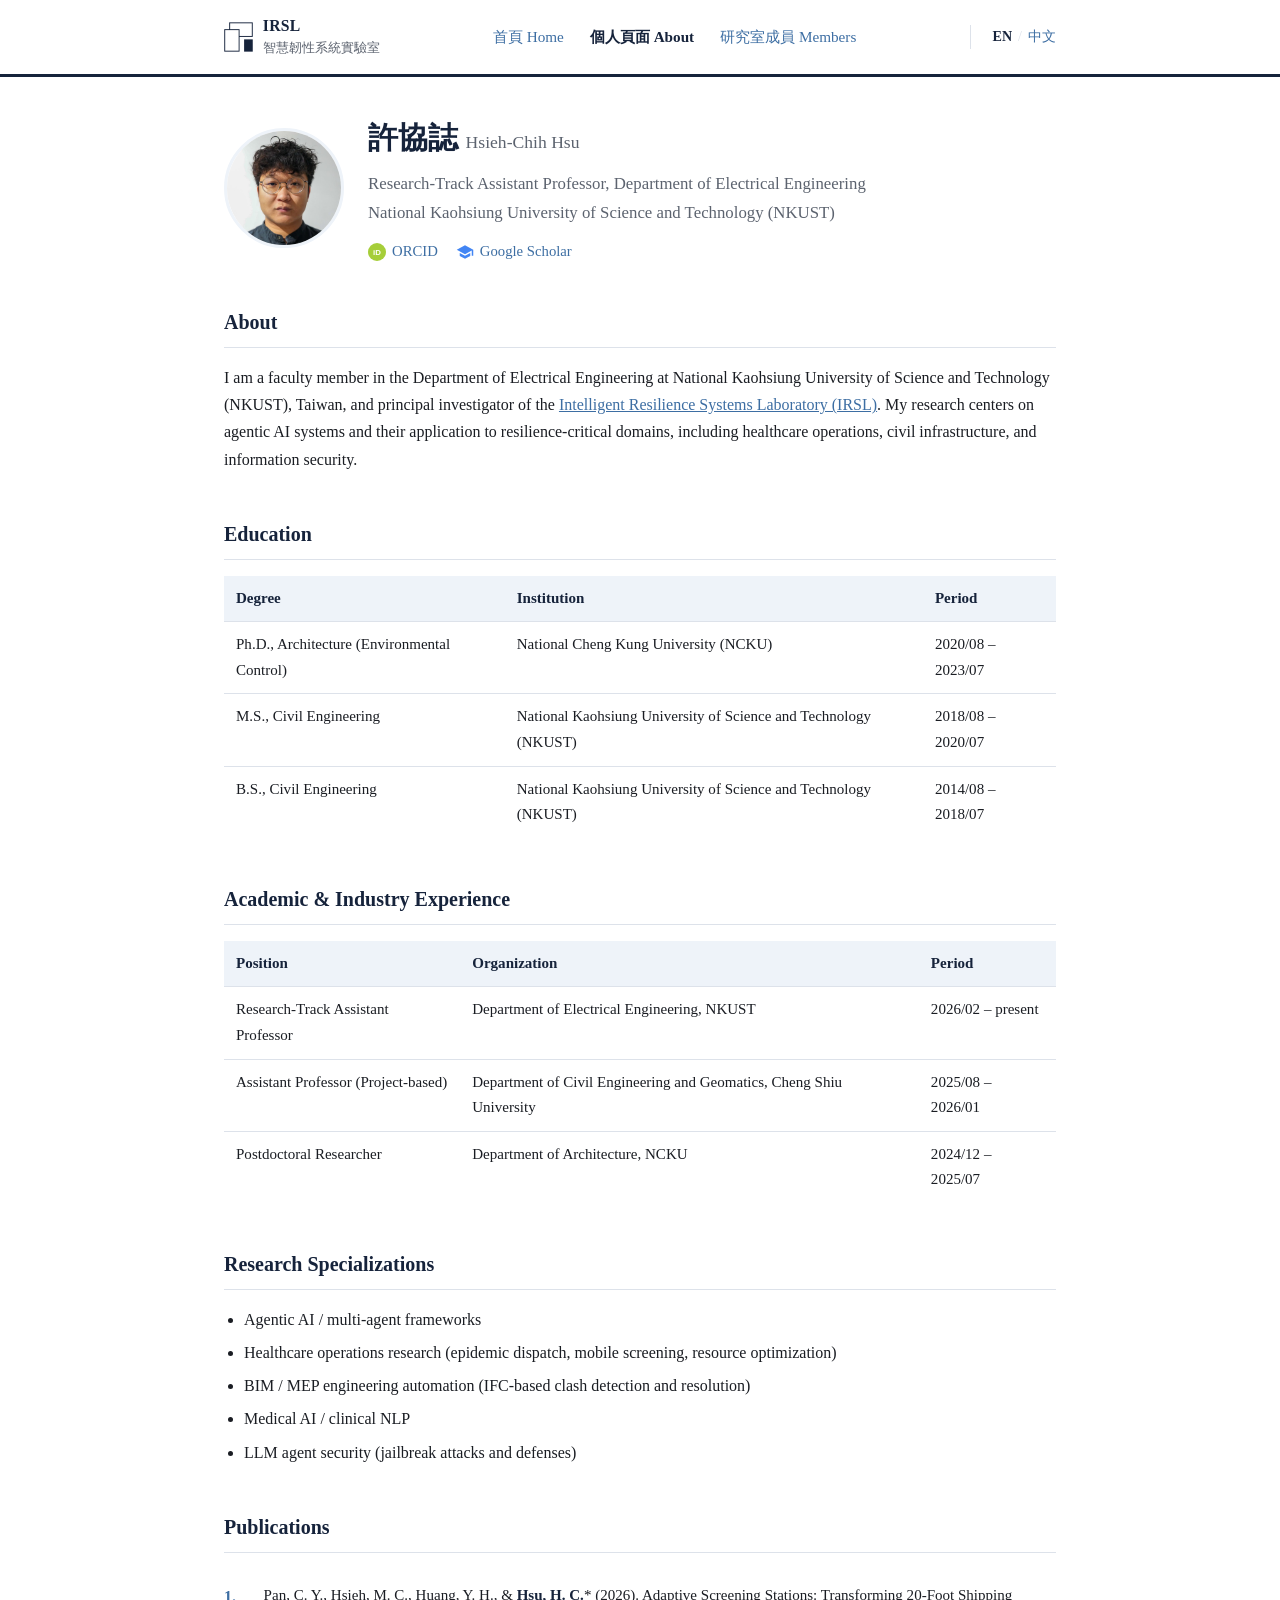
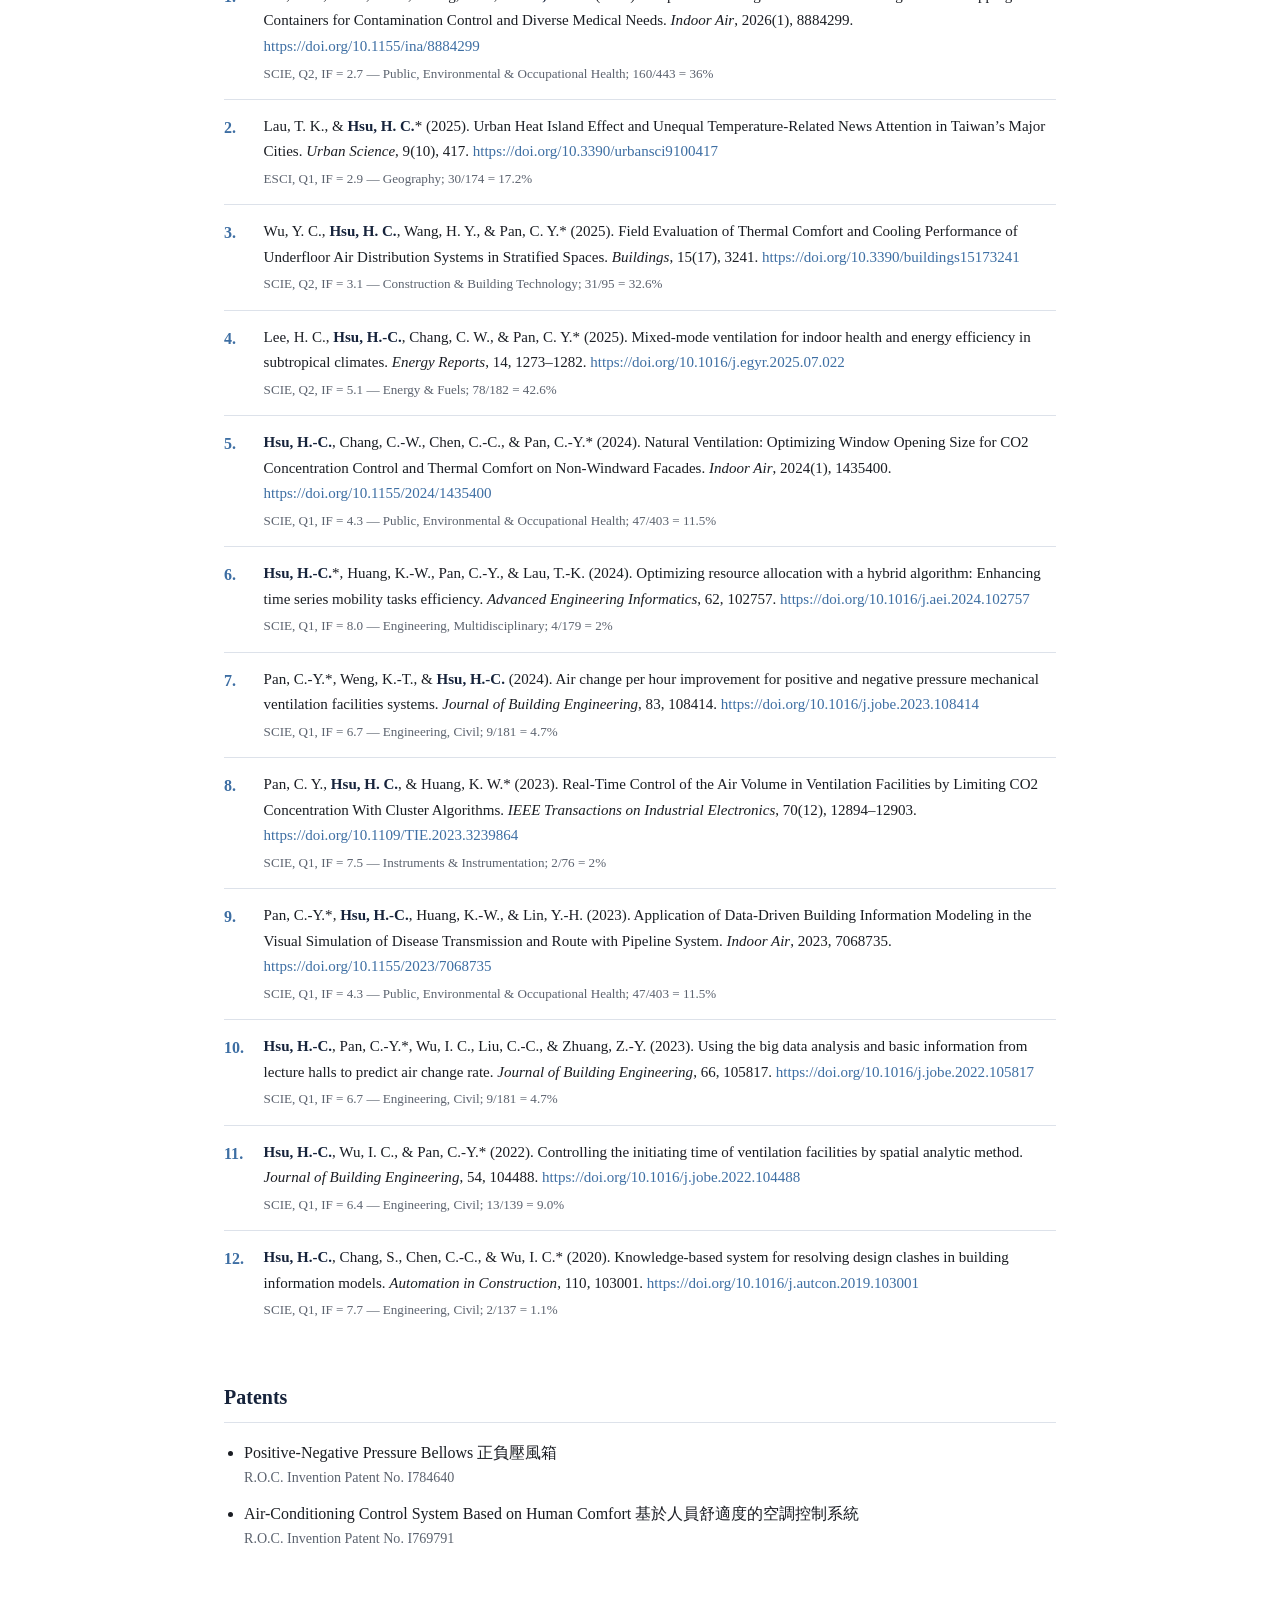
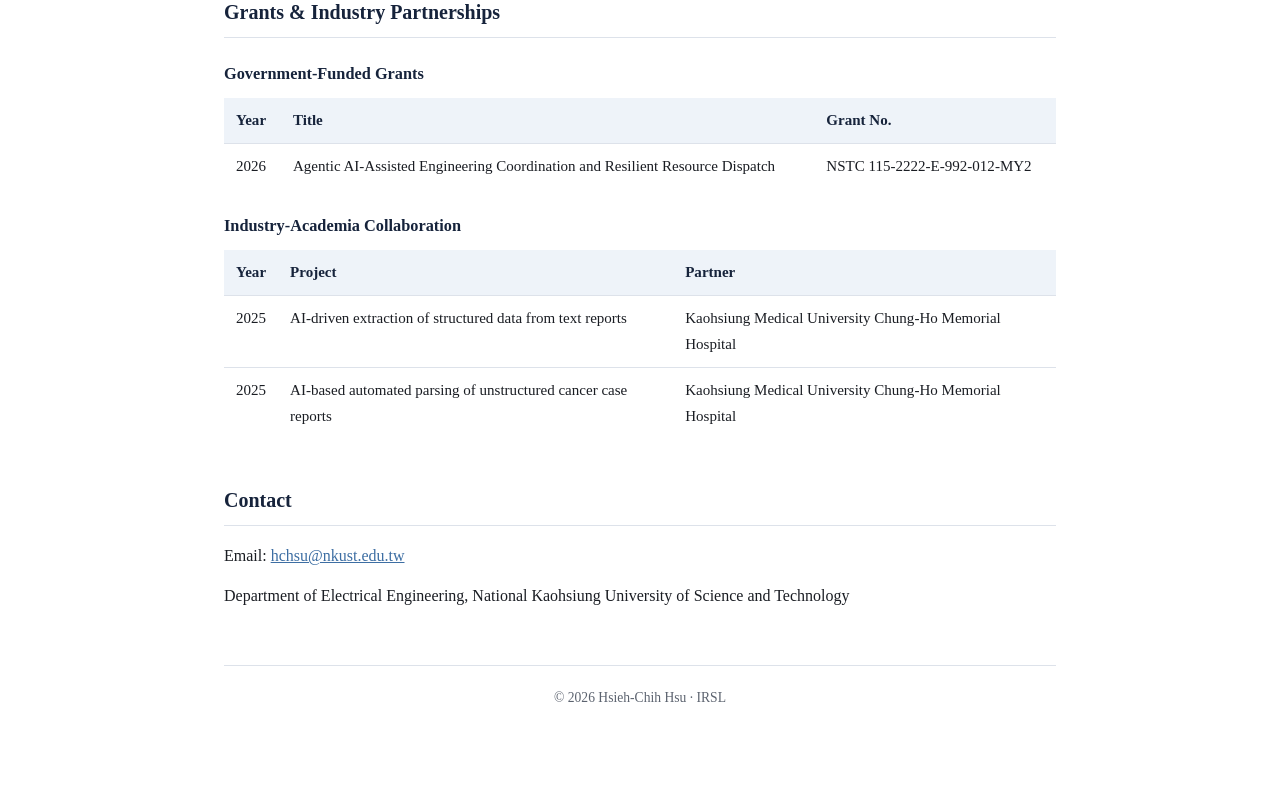
==== about.html @ ed8ac6ea "Add files via upload" ====
<!DOCTYPE html>
<html lang="en">
<head>
<meta charset="UTF-8">
<meta name="viewport" content="width=device-width, initial-scale=1.0">
<title>許協誌 Hsieh-Chih Hsu</title>
<link rel="stylesheet" href="style.css">
<link rel="icon" type="image/png" href="favicon.png">
</head>
<body>

<div class="topnav">
  <div class="topnav-inner">
    <a class="brand" href="./">
      <img src="logo-icon.png" alt="IRSL logo" height="30">
      <span class="brand-text">
        <span class="brand-en">IRSL</span><br>
        <span class="brand-zh">智慧韌性系統實驗室</span>
      </span>
    </a>
    <div class="nav-links">
      <a href="./">首頁 Home</a>
      <a href="about.html" class="active">個人頁面 About</a>
      <a href="members.html">研究室成員 Members</a>
    </div>
    <div class="lang-switch">
      <span class="current">EN</span>
      <span class="sep">/</span>
      <a href="zh-about.html">中文</a>
    </div>
  </div>
</div>

<div class="wrap">

  <div class="page-header">
    <div class="profile-flex">
      <img src="profile-photo.jpg" alt="許協誌 Hsieh-Chih Hsu" class="profile-photo">
      <div class="profile-text">
        <h1>許協誌 <span style="font-weight:400;color:var(--muted);font-size:1.1rem;">Hsieh-Chih Hsu</span></h1>
        <div class="subtitle">Research-Track Assistant Professor, Department of Electrical Engineering</div>
        <div class="subtitle">National Kaohsiung University of Science and Technology (NKUST)</div>
        <div class="id-links">
          <a class="id-link" href="https://orcid.org/0000-0003-2716-5991" target="_blank" rel="noopener">
            <svg width="18" height="18" viewBox="0 0 24 24"><circle cx="12" cy="12" r="12" fill="#A6CE39"/><text x="12" y="16.3" font-family="Arial, Helvetica, sans-serif" font-size="10.5" font-weight="700" fill="#ffffff" text-anchor="middle">iD</text></svg>
            ORCID
          </a>
          <a class="id-link" href="https://scholar.google.com.tw/citations?user=v7uhWYcAAAAJ&amp;hl=zh-TW" target="_blank" rel="noopener">
            <svg width="18" height="18" viewBox="0 0 24 24"><path fill="#4285F4" d="M12 3L1 9l11 6 9-4.91V17h2V9L12 3z"/><path fill="#4285F4" d="M5 13.18v4L12 21l7-3.82v-4L12 17l-7-3.82z"/></svg>
            Google Scholar
          </a>
        </div>
      </div>
    </div>
  </div>

  <section id="about">
    <h2>About</h2>
    <p>
      I am a faculty member in the Department of Electrical Engineering at
      National Kaohsiung University of Science and Technology (NKUST), Taiwan,
      and principal investigator of the <a href="./" style="color:var(--navy-600);">Intelligent Resilience Systems Laboratory (IRSL)</a>.
      My research centers on agentic AI systems and their application to
      resilience-critical domains, including healthcare operations, civil
      infrastructure, and information security.
    </p>
    <!-- TODO: expand with a longer personal bio if you'd like -->
  </section>

  <section id="education">
    <h2>Education</h2>
    <table>
      <thead><tr><th>Degree</th><th>Institution</th><th>Period</th></tr></thead>
      <tbody>
        <tr>
          <td>Ph.D., Architecture (Environmental Control)</td>
          <td>National Cheng Kung University (NCKU)</td>
          <td>2020/08 – 2023/07</td>
        </tr>
        <tr>
          <td>M.S., Civil Engineering</td>
          <td>National Kaohsiung University of Science and Technology (NKUST)</td>
          <td>2018/08 – 2020/07</td>
        </tr>
        <tr>
          <td>B.S., Civil Engineering</td>
          <td>National Kaohsiung University of Science and Technology (NKUST)</td>
          <td>2014/08 – 2018/07</td>
        </tr>
      </tbody>
    </table>
  </section>

  <section id="experience">
    <h2>Academic &amp; Industry Experience</h2>
    <table>
      <thead><tr><th>Position</th><th>Organization</th><th>Period</th></tr></thead>
      <tbody>
        <tr>
          <td>Research-Track Assistant Professor</td>
          <td>Department of Electrical Engineering, NKUST</td>
          <td>2026/02 – present</td>
        </tr>
        <tr>
          <td>Assistant Professor (Project-based)</td>
          <td>Department of Civil Engineering and Geomatics, Cheng Shiu University</td>
          <td>2025/08 – 2026/01</td>
        </tr>
        <tr>
          <td>Postdoctoral Researcher</td>
          <td>Department of Architecture, NCKU</td>
          <td>2024/12 – 2025/07</td>
        </tr>
      </tbody>
    </table>
  </section>

  <section id="research">
    <h2>Research Specializations</h2>
    <ul class="research-list">
      <li>Agentic AI / multi-agent frameworks</li>
      <li>Healthcare operations research (epidemic dispatch, mobile screening, resource optimization)</li>
      <li>BIM / MEP engineering automation (IFC-based clash detection and resolution)</li>
      <li>Medical AI / clinical NLP</li>
      <li>LLM agent security (jailbreak attacks and defenses)</li>
    </ul>
  </section>

  <section id="publications">
    <h2>Publications</h2>
    <ol class="pub-list">
      <li class="pub-item">
        <div class="pub-body">
          <p class="pub-cite">
            <span class="pub-authors">Pan, C. Y., Hsieh, M. C., Huang, Y. H., &amp; <strong>Hsu, H. C.</strong>*</span> (2026). Adaptive Screening Stations: Transforming 20-Foot Shipping Containers for Contamination Control and Diverse Medical Needs.
            <span class="pub-venue">Indoor Air</span>, 2026(1), 8884299.
            <a href="https://doi.org/10.1155/ina/8884299" target="_blank" rel="noopener">https://doi.org/10.1155/ina/8884299</a>
          </p>
          <div class="pub-meta">SCIE, Q2, IF = 2.7 — Public, Environmental &amp; Occupational Health; 160/443 = 36%</div>
        </div>
      </li>
      <li class="pub-item">
        <div class="pub-body">
          <p class="pub-cite">
            <span class="pub-authors">Lau, T. K., &amp; <strong>Hsu, H. C.</strong>*</span> (2025). Urban Heat Island Effect and Unequal Temperature-Related News Attention in Taiwan&rsquo;s Major Cities.
            <span class="pub-venue">Urban Science</span>, 9(10), 417.
            <a href="https://doi.org/10.3390/urbansci9100417" target="_blank" rel="noopener">https://doi.org/10.3390/urbansci9100417</a>
          </p>
          <div class="pub-meta">ESCI, Q1, IF = 2.9 — Geography; 30/174 = 17.2%</div>
        </div>
      </li>
      <li class="pub-item">
        <div class="pub-body">
          <p class="pub-cite">
            <span class="pub-authors">Wu, Y. C., <strong>Hsu, H. C.</strong>, Wang, H. Y., &amp; Pan, C. Y.*</span> (2025). Field Evaluation of Thermal Comfort and Cooling Performance of Underfloor Air Distribution Systems in Stratified Spaces.
            <span class="pub-venue">Buildings</span>, 15(17), 3241.
            <a href="https://doi.org/10.3390/buildings15173241" target="_blank" rel="noopener">https://doi.org/10.3390/buildings15173241</a>
          </p>
          <div class="pub-meta">SCIE, Q2, IF = 3.1 — Construction &amp; Building Technology; 31/95 = 32.6%</div>
        </div>
      </li>
      <li class="pub-item">
        <div class="pub-body">
          <p class="pub-cite">
            <span class="pub-authors">Lee, H. C., <strong>Hsu, H.-C.</strong>, Chang, C. W., &amp; Pan, C. Y.*</span> (2025). Mixed-mode ventilation for indoor health and energy efficiency in subtropical climates.
            <span class="pub-venue">Energy Reports</span>, 14, 1273&ndash;1282.
            <a href="https://doi.org/10.1016/j.egyr.2025.07.022" target="_blank" rel="noopener">https://doi.org/10.1016/j.egyr.2025.07.022</a>
          </p>
          <div class="pub-meta">SCIE, Q2, IF = 5.1 — Energy &amp; Fuels; 78/182 = 42.6%</div>
        </div>
      </li>
      <li class="pub-item">
        <div class="pub-body">
          <p class="pub-cite">
            <span class="pub-authors"><strong>Hsu, H.-C.</strong>, Chang, C.-W., Chen, C.-C., &amp; Pan, C.-Y.*</span> (2024). Natural Ventilation: Optimizing Window Opening Size for CO2 Concentration Control and Thermal Comfort on Non-Windward Facades.
            <span class="pub-venue">Indoor Air</span>, 2024(1), 1435400.
            <a href="https://doi.org/10.1155/2024/1435400" target="_blank" rel="noopener">https://doi.org/10.1155/2024/1435400</a>
          </p>
          <div class="pub-meta">SCIE, Q1, IF = 4.3 — Public, Environmental &amp; Occupational Health; 47/403 = 11.5%</div>
        </div>
      </li>
      <li class="pub-item">
        <div class="pub-body">
          <p class="pub-cite">
            <span class="pub-authors"><strong>Hsu, H.-C.</strong>*, Huang, K.-W., Pan, C.-Y., &amp; Lau, T.-K.</span> (2024). Optimizing resource allocation with a hybrid algorithm: Enhancing time series mobility tasks efficiency.
            <span class="pub-venue">Advanced Engineering Informatics</span>, 62, 102757.
            <a href="https://doi.org/10.1016/j.aei.2024.102757" target="_blank" rel="noopener">https://doi.org/10.1016/j.aei.2024.102757</a>
          </p>
          <div class="pub-meta">SCIE, Q1, IF = 8.0 — Engineering, Multidisciplinary; 4/179 = 2%</div>
        </div>
      </li>
      <li class="pub-item">
        <div class="pub-body">
          <p class="pub-cite">
            <span class="pub-authors">Pan, C.-Y.*, Weng, K.-T., &amp; <strong>Hsu, H.-C.</strong></span> (2024). Air change per hour improvement for positive and negative pressure mechanical ventilation facilities systems.
            <span class="pub-venue">Journal of Building Engineering</span>, 83, 108414.
            <a href="https://doi.org/10.1016/j.jobe.2023.108414" target="_blank" rel="noopener">https://doi.org/10.1016/j.jobe.2023.108414</a>
          </p>
          <div class="pub-meta">SCIE, Q1, IF = 6.7 — Engineering, Civil; 9/181 = 4.7%</div>
        </div>
      </li>
      <li class="pub-item">
        <div class="pub-body">
          <p class="pub-cite">
            <span class="pub-authors">Pan, C. Y., <strong>Hsu, H. C.</strong>, &amp; Huang, K. W.*</span> (2023). Real-Time Control of the Air Volume in Ventilation Facilities by Limiting CO2 Concentration With Cluster Algorithms.
            <span class="pub-venue">IEEE Transactions on Industrial Electronics</span>, 70(12), 12894&ndash;12903.
            <a href="https://doi.org/10.1109/TIE.2023.3239864" target="_blank" rel="noopener">https://doi.org/10.1109/TIE.2023.3239864</a>
          </p>
          <div class="pub-meta">SCIE, Q1, IF = 7.5 — Instruments &amp; Instrumentation; 2/76 = 2%</div>
        </div>
      </li>
      <li class="pub-item">
        <div class="pub-body">
          <p class="pub-cite">
            <span class="pub-authors">Pan, C.-Y.*, <strong>Hsu, H.-C.</strong>, Huang, K.-W., &amp; Lin, Y.-H.</span> (2023). Application of Data-Driven Building Information Modeling in the Visual Simulation of Disease Transmission and Route with Pipeline System.
            <span class="pub-venue">Indoor Air</span>, 2023, 7068735.
            <a href="https://doi.org/10.1155/2023/7068735" target="_blank" rel="noopener">https://doi.org/10.1155/2023/7068735</a>
          </p>
          <div class="pub-meta">SCIE, Q1, IF = 4.3 — Public, Environmental &amp; Occupational Health; 47/403 = 11.5%</div>
        </div>
      </li>
      <li class="pub-item">
        <div class="pub-body">
          <p class="pub-cite">
            <span class="pub-authors"><strong>Hsu, H.-C.</strong>, Pan, C.-Y.*, Wu, I. C., Liu, C.-C., &amp; Zhuang, Z.-Y.</span> (2023). Using the big data analysis and basic information from lecture halls to predict air change rate.
            <span class="pub-venue">Journal of Building Engineering</span>, 66, 105817.
            <a href="https://doi.org/10.1016/j.jobe.2022.105817" target="_blank" rel="noopener">https://doi.org/10.1016/j.jobe.2022.105817</a>
          </p>
          <div class="pub-meta">SCIE, Q1, IF = 6.7 — Engineering, Civil; 9/181 = 4.7%</div>
        </div>
      </li>
      <li class="pub-item">
        <div class="pub-body">
          <p class="pub-cite">
            <span class="pub-authors"><strong>Hsu, H.-C.</strong>, Wu, I. C., &amp; Pan, C.-Y.*</span> (2022). Controlling the initiating time of ventilation facilities by spatial analytic method.
            <span class="pub-venue">Journal of Building Engineering</span>, 54, 104488.
            <a href="https://doi.org/10.1016/j.jobe.2022.104488" target="_blank" rel="noopener">https://doi.org/10.1016/j.jobe.2022.104488</a>
          </p>
          <div class="pub-meta">SCIE, Q1, IF = 6.4 — Engineering, Civil; 13/139 = 9.0%</div>
        </div>
      </li>
      <li class="pub-item">
        <div class="pub-body">
          <p class="pub-cite">
            <span class="pub-authors"><strong>Hsu, H.-C.</strong>, Chang, S., Chen, C.-C., &amp; Wu, I. C.*</span> (2020). Knowledge-based system for resolving design clashes in building information models.
            <span class="pub-venue">Automation in Construction</span>, 110, 103001.
            <a href="https://doi.org/10.1016/j.autcon.2019.103001" target="_blank" rel="noopener">https://doi.org/10.1016/j.autcon.2019.103001</a>
          </p>
          <div class="pub-meta">SCIE, Q1, IF = 7.7 — Engineering, Civil; 2/137 = 1.1%</div>
        </div>
      </li>
    </ol>
  </section>

  <section id="patents">
    <h2>Patents</h2>
    <ul class="patent-list">
      <li>
        Positive-Negative Pressure Bellows 正負壓風箱
        <div class="patent-no">R.O.C. Invention Patent No. I784640</div>
      </li>
      <li>
        Air-Conditioning Control System Based on Human Comfort 基於人員舒適度的空調控制系統
        <div class="patent-no">R.O.C. Invention Patent No. I769791</div>
      </li>
    </ul>
  </section>

  <section id="projects">
    <h2>Grants &amp; Industry Partnerships</h2>

    <h3 class="subhead">Government-Funded Grants</h3>
    <table>
      <thead><tr><th>Year</th><th>Title</th><th>Grant No.</th></tr></thead>
      <tbody>
        <tr>
          <td>2026</td>
          <td>Agentic AI-Assisted Engineering Coordination and Resilient Resource Dispatch</td>
          <td>NSTC 115-2222-E-992-012-MY2</td>
        </tr>
      </tbody>
    </table>

    <h3 class="subhead">Industry-Academia Collaboration</h3>
    <table>
      <thead><tr><th>Year</th><th>Project</th><th>Partner</th></tr></thead>
      <tbody>
        <tr>
          <td>2025</td>
          <td>AI-driven extraction of structured data from text reports</td>
          <td>Kaohsiung Medical University Chung-Ho Memorial Hospital</td>
        </tr>
        <tr>
          <td>2025</td>
          <td>AI-based automated parsing of unstructured cancer case reports</td>
          <td>Kaohsiung Medical University Chung-Ho Memorial Hospital</td>
        </tr>
      </tbody>
    </table>
  </section>

  <section id="contact">
    <h2>Contact</h2>
    <p>Email: <a href="mailto:hchsu@nkust.edu.tw" style="color:var(--navy-600);">hchsu@nkust.edu.tw</a></p>
    <p>Department of Electrical Engineering, National Kaohsiung University of Science and Technology</p>
  </section>

  <footer>
    &copy; <span id="year"></span> Hsieh-Chih Hsu · IRSL
  </footer>
</div>

<script>document.getElementById('year').textContent = new Date().getFullYear();</script>
</body>
</html>
---- style.css ----
:root{
  --navy-900:#16233B;
  --navy-600:#3D6EA3;
  --navy-300:#6EA8DD;
  --navy-100:#eef3f9;
  --text:#1a1d23;
  --muted:#5c636f;
  --border:#dde2ea;
  --bg:#ffffff;
}
*{box-sizing:border-box;}
body{
  margin:0;
  font-family:Georgia,"Noto Serif TC","PMingLiU",serif;
  background:var(--bg);
  color:var(--text);
  line-height:1.7;
  font-size:16px;
}
.wrap{max-width:880px;margin:0 auto;padding:0 24px 80px;}

/* Top nav */
.topnav{
  border-bottom:3px solid var(--navy-900);
  background:var(--bg);
}
.topnav-inner{
  max-width:880px;
  margin:0 auto;
  padding:16px 24px;
  display:flex;
  align-items:center;
  justify-content:space-between;
  flex-wrap:wrap;
  gap:12px;
}
.brand{
  display:flex;
  align-items:center;
  gap:10px;
  text-decoration:none;
  color:var(--navy-900);
}
.brand svg{flex-shrink:0;}
.brand-text{line-height:1.3;}
.brand-en{font-weight:700;font-size:0.98rem;letter-spacing:0.3px;}
.brand-zh{font-size:0.8rem;color:var(--muted);}
.nav-links a{
  color:var(--navy-600);
  text-decoration:none;
  margin-left:22px;
  font-size:0.95rem;
}
.nav-links a:hover{text-decoration:underline;}
.nav-links a.active{color:var(--navy-900);font-weight:700;}

.lang-switch{
  display:flex;
  align-items:center;
  gap:6px;
  margin-left:22px;
  padding-left:22px;
  border-left:1px solid var(--border);
  font-size:0.88rem;
}
.lang-switch a{color:var(--navy-600);text-decoration:none;}
.lang-switch a:hover{text-decoration:underline;}
.lang-switch span.current{color:var(--navy-900);font-weight:700;}
.lang-switch .sep{color:var(--border);}

/* Page header (inside wrap) */
.page-header{padding:36px 0 24px;}
.page-header h1{margin:0 0 6px;font-size:1.9rem;color:var(--navy-900);}
.page-header .subtitle{color:var(--muted);font-size:1.05rem;}

/* Profile header with photo */
.profile-flex{display:flex;gap:24px;align-items:center;flex-wrap:wrap;}
.profile-photo{
  width:120px;
  height:120px;
  border-radius:50%;
  object-fit:cover;
  border:3px solid var(--navy-100);
  flex-shrink:0;
}
.profile-text{flex:1;min-width:240px;}

/* ORCID / Scholar id links */
.id-links{display:flex;flex-wrap:wrap;gap:18px;margin-top:12px;}
.id-link{
  display:inline-flex;
  align-items:center;
  gap:6px;
  color:var(--navy-600);
  text-decoration:none;
  font-size:0.92rem;
}
.id-link:hover{text-decoration:underline;}
.id-link svg{flex-shrink:0;}

/* Subsection headings inside a section */
h3.subhead{
  font-size:1.02rem;
  color:var(--navy-900);
  margin:22px 0 10px;
}
h3.subhead:first-child{margin-top:0;}

/* Patents */
ul.patent-list{margin:0;padding-left:20px;}
ul.patent-list li{margin-bottom:10px;}
ul.patent-list .patent-no{color:var(--muted);font-size:0.88rem;}

/* Sections */
section{margin-bottom:44px;}
h2{
  font-size:1.25rem;
  color:var(--navy-900);
  border-bottom:1px solid var(--border);
  padding-bottom:8px;
  margin-bottom:16px;
}
p{margin:0 0 12px;}

/* Cards */
.grid{
  display:grid;
  grid-template-columns:repeat(auto-fit,minmax(220px,1fr));
  gap:16px;
}
.card{
  background:var(--navy-100);
  border:1px solid var(--border);
  border-radius:10px;
  padding:18px 20px;
}
.card h3{margin:0 0 6px;font-size:1.02rem;color:var(--navy-900);}
.card p{margin:0;color:var(--muted);font-size:0.92rem;}

/* Research list */
ul.research-list{margin:0;padding-left:20px;}
ul.research-list li{margin-bottom:6px;}

/* Tables */
table{width:100%;border-collapse:collapse;font-size:0.94rem;}
th,td{
  text-align:left;
  padding:10px 12px;
  border-bottom:1px solid var(--border);
  vertical-align:top;
}
th{color:var(--navy-900);font-weight:700;background:var(--navy-100);}
tr:last-child td{border-bottom:none;}
.placeholder-row td{color:var(--muted);font-style:italic;}

/* Publications */
ol.pub-list{list-style:none;margin:0;padding:0;counter-reset:pub;}
.pub-item{
  counter-increment:pub;
  display:flex;
  gap:14px;
  padding:14px 0;
  border-bottom:1px solid var(--border);
}
.pub-item:last-child{border-bottom:none;}
.pub-item::before{
  content:counter(pub) ".";
  color:var(--navy-600);
  font-weight:700;
  flex-shrink:0;
  width:1.6em;
}
.pub-body{font-size:0.94rem;}
.pub-cite{margin:0;}
.pub-cite .pub-authors{color:var(--text);}
.pub-cite .pub-authors strong{color:var(--navy-900);}
.pub-cite .pub-venue{font-style:italic;}
.pub-cite a{color:var(--navy-600);text-decoration:none;}
.pub-cite a:hover{text-decoration:underline;}
.pub-meta{color:var(--muted);font-size:0.82rem;margin-top:3px;}

/* Member cards */
.member-card{
  display:flex;
  gap:14px;
  align-items:flex-start;
  background:var(--bg);
  border:1px solid var(--border);
  border-radius:10px;
  padding:16px 18px;
}
.member-avatar{
  width:52px;height:52px;border-radius:50%;
  background:var(--navy-300);
  flex-shrink:0;
  display:flex;align-items:center;justify-content:center;
  color:#fff;font-weight:700;font-size:1.1rem;
}
.member-info .member-name{font-weight:700;color:var(--navy-900);}
.member-info .member-role{color:var(--muted);font-size:0.88rem;margin:2px 0 4px;}
.member-info .member-topic{font-size:0.9rem;}

footer{
  margin-top:56px;
  padding-top:20px;
  border-top:1px solid var(--border);
  color:var(--muted);
  font-size:0.85rem;
  text-align:center;
}
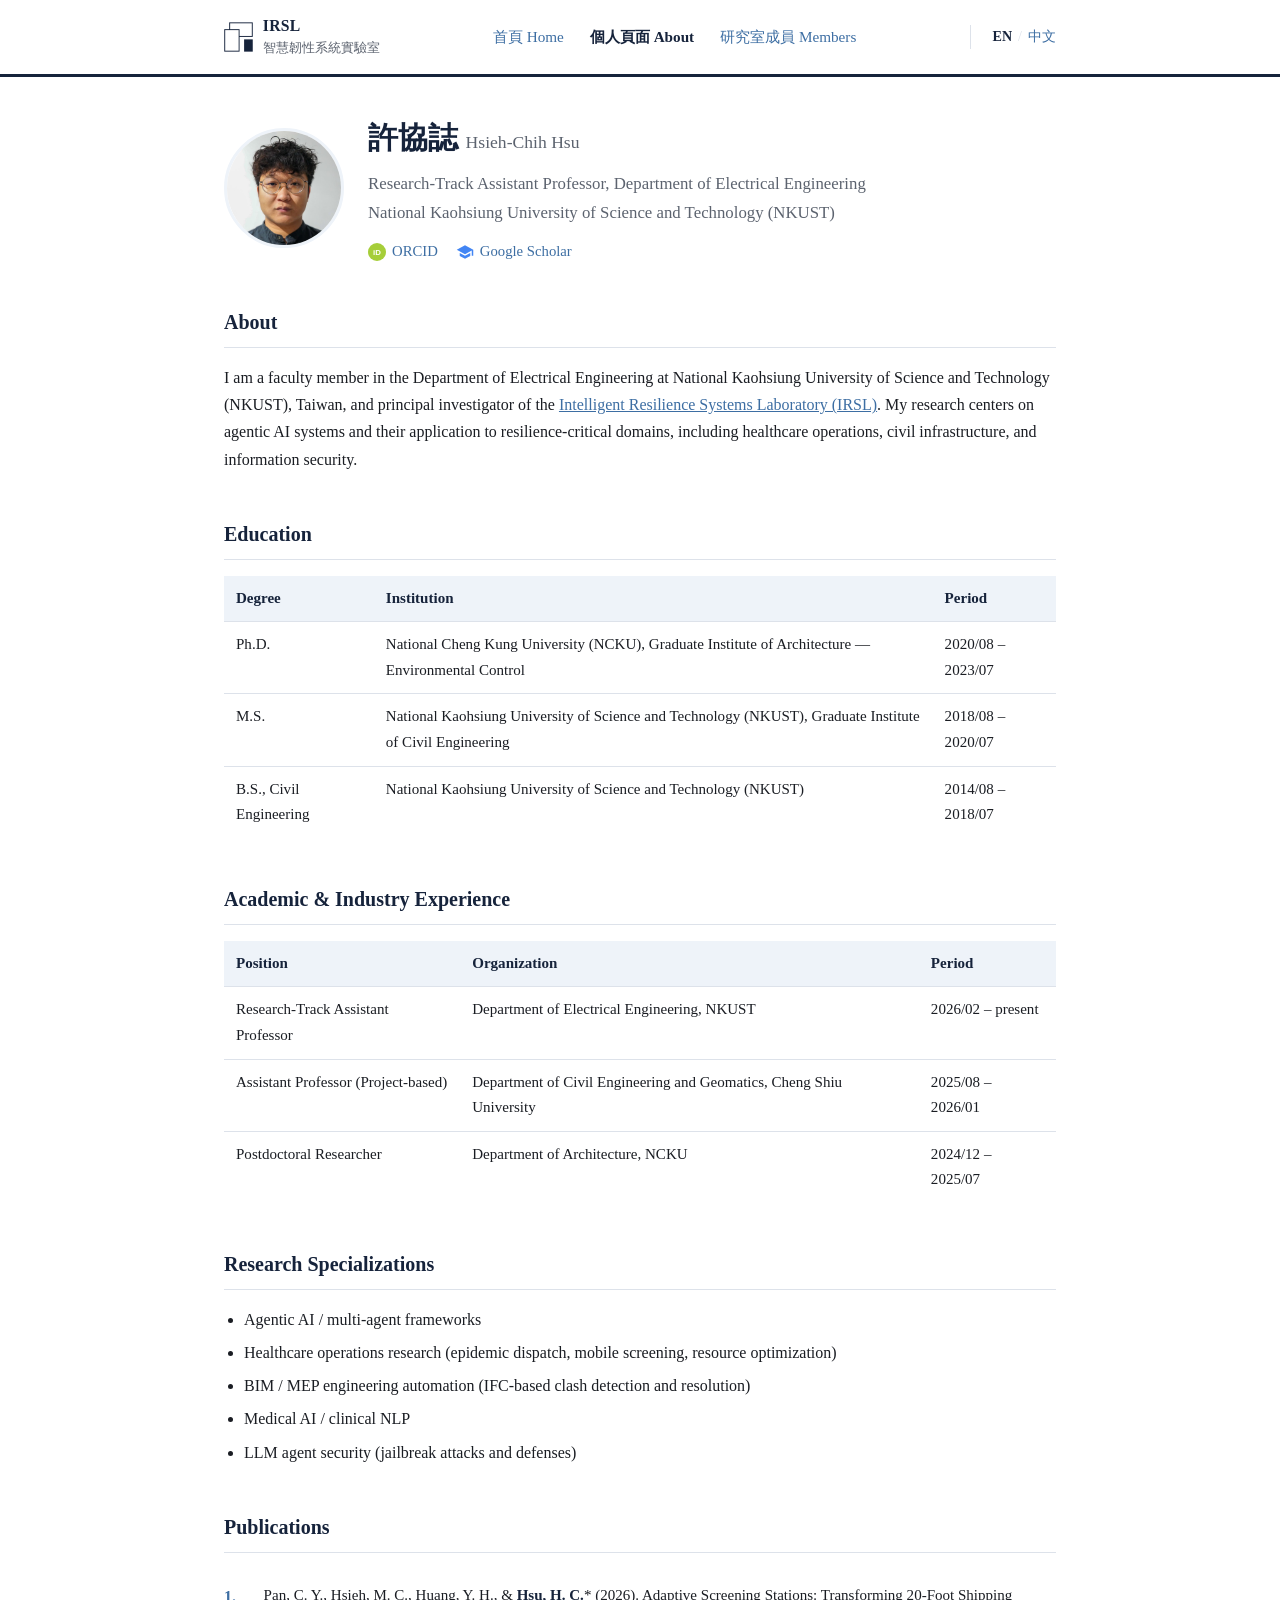
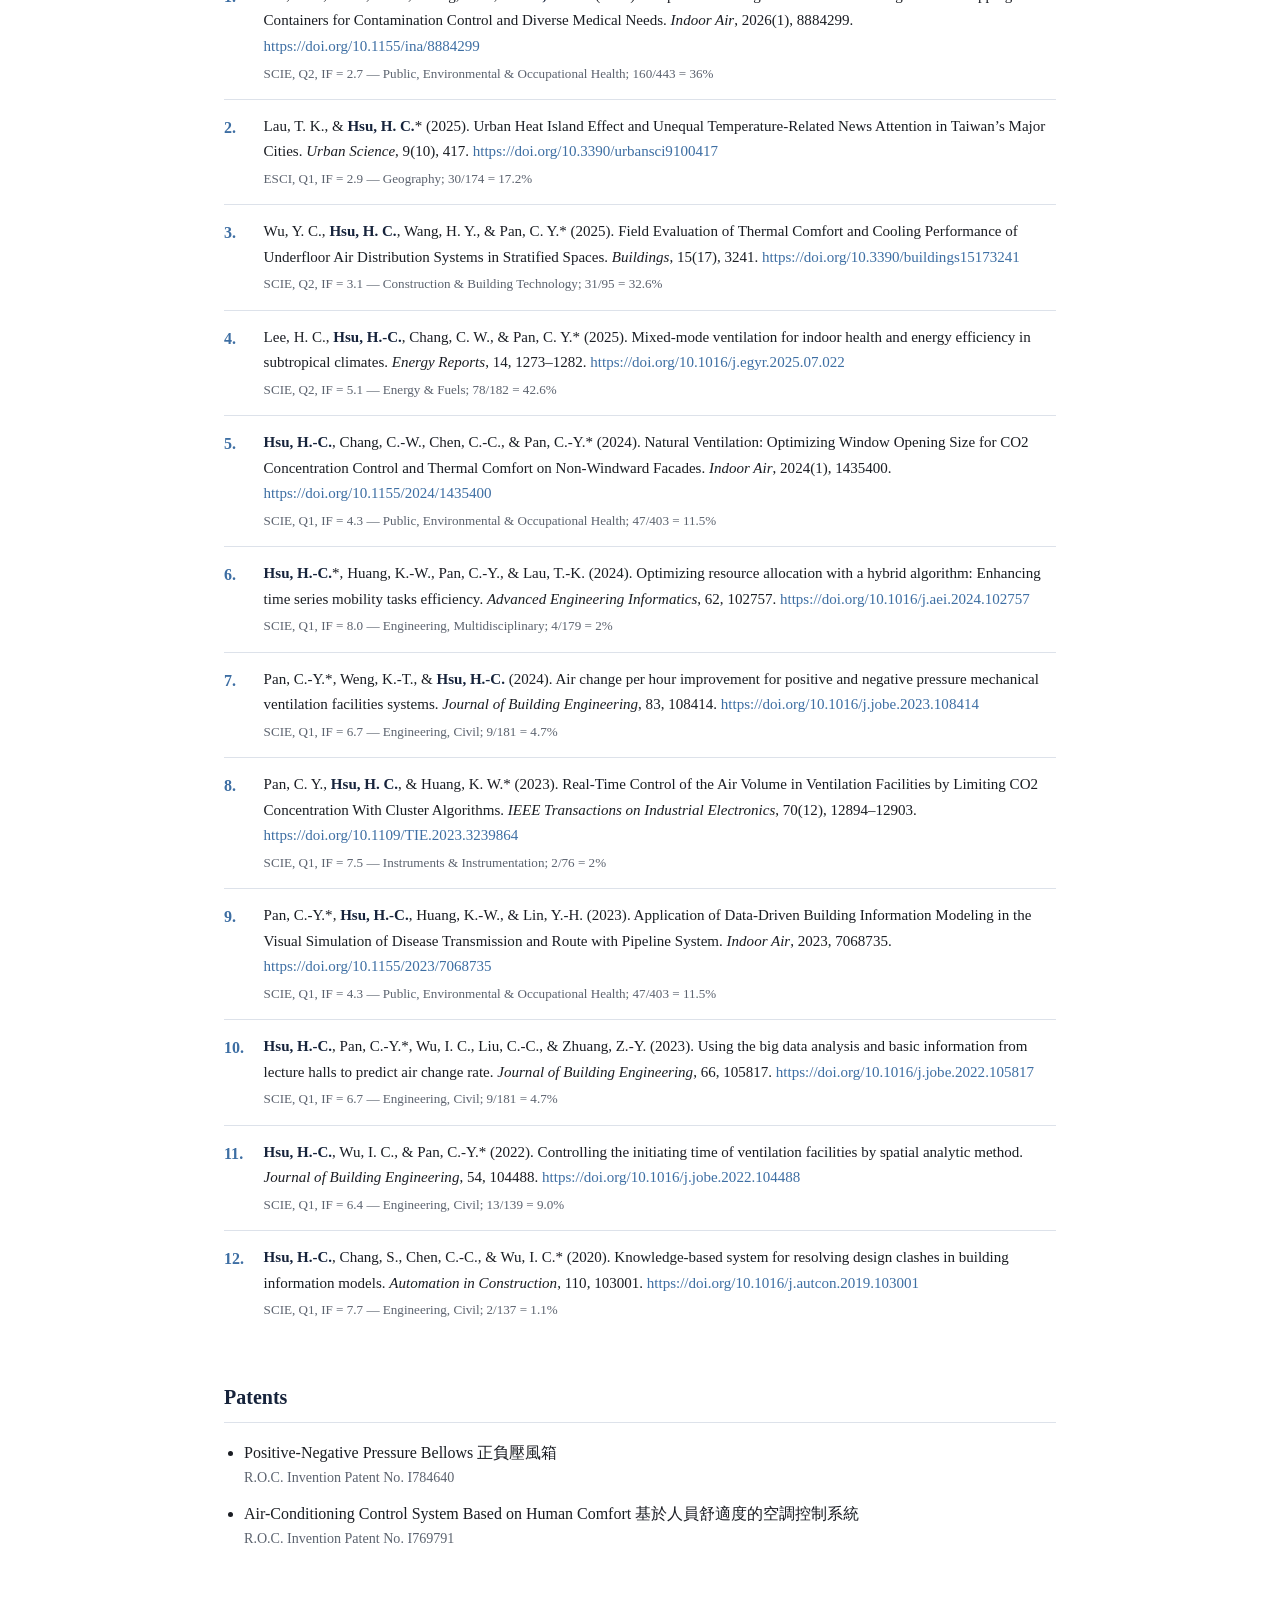
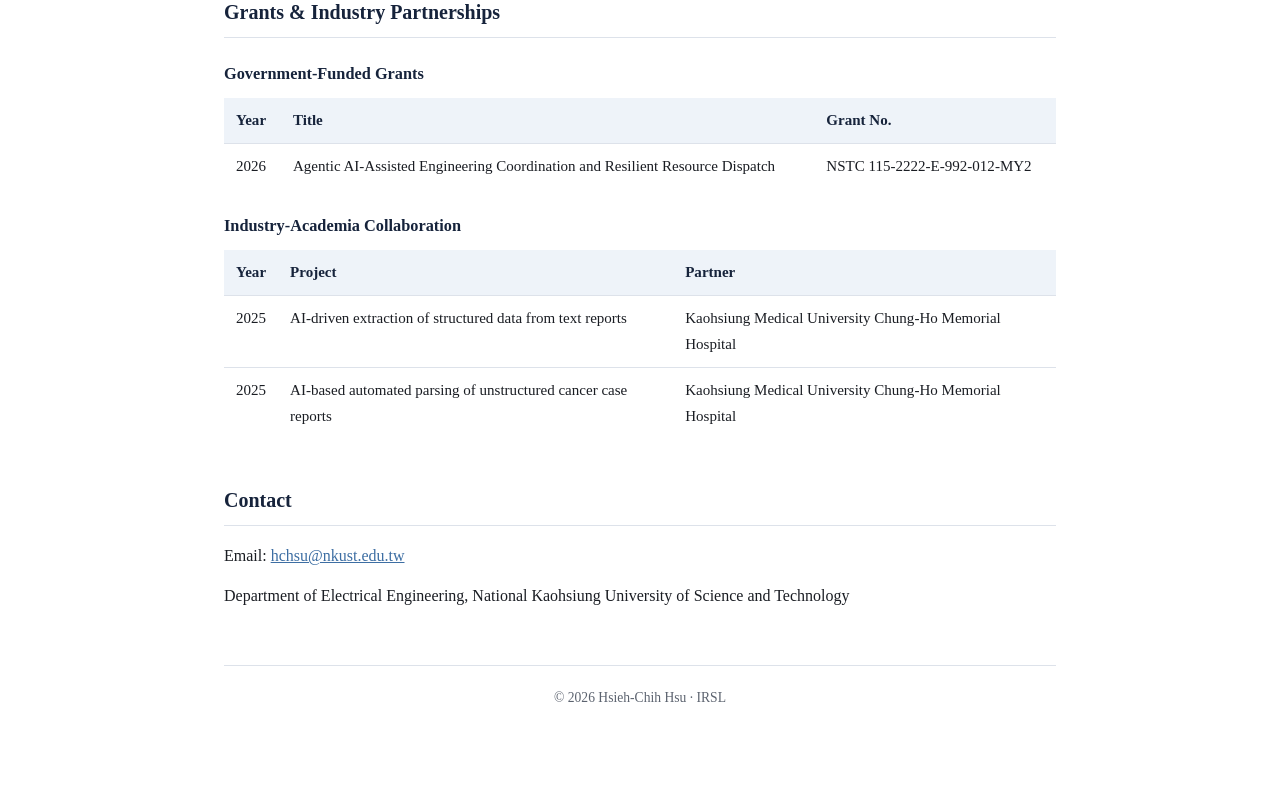
==== commit acbbcf26: "Add files via upload" ====
--- a/about.html
+++ b/about.html
@@ -73,13 +73,13 @@
       <thead><tr><th>Degree</th><th>Institution</th><th>Period</th></tr></thead>
       <tbody>
         <tr>
-          <td>Ph.D., Architecture (Environmental Control)</td>
-          <td>National Cheng Kung University (NCKU)</td>
+          <td>Ph.D.</td>
+          <td>National Cheng Kung University (NCKU), Graduate Institute of Architecture — Environmental Control</td>
           <td>2020/08 – 2023/07</td>
         </tr>
         <tr>
-          <td>M.S., Civil Engineering</td>
-          <td>National Kaohsiung University of Science and Technology (NKUST)</td>
+          <td>M.S.</td>
+          <td>National Kaohsiung University of Science and Technology (NKUST), Graduate Institute of Civil Engineering</td>
           <td>2018/08 – 2020/07</td>
         </tr>
         <tr>
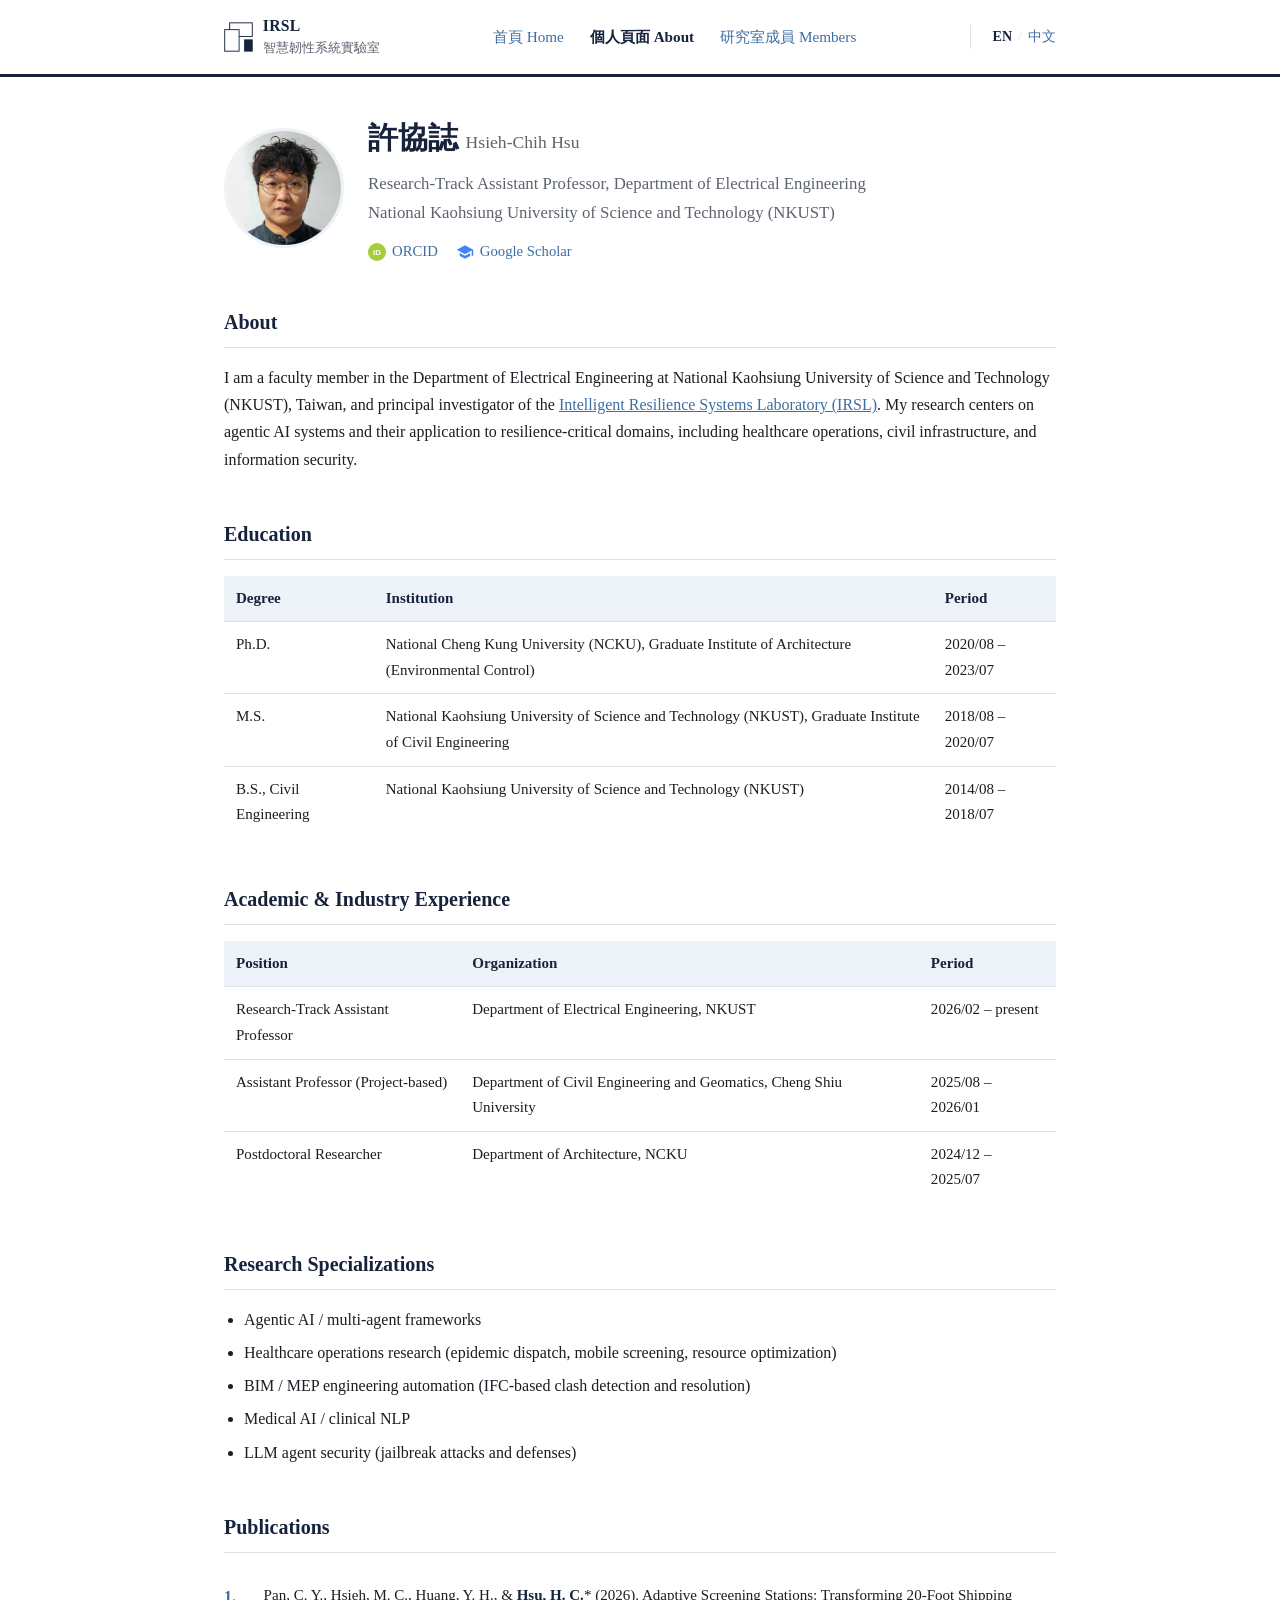
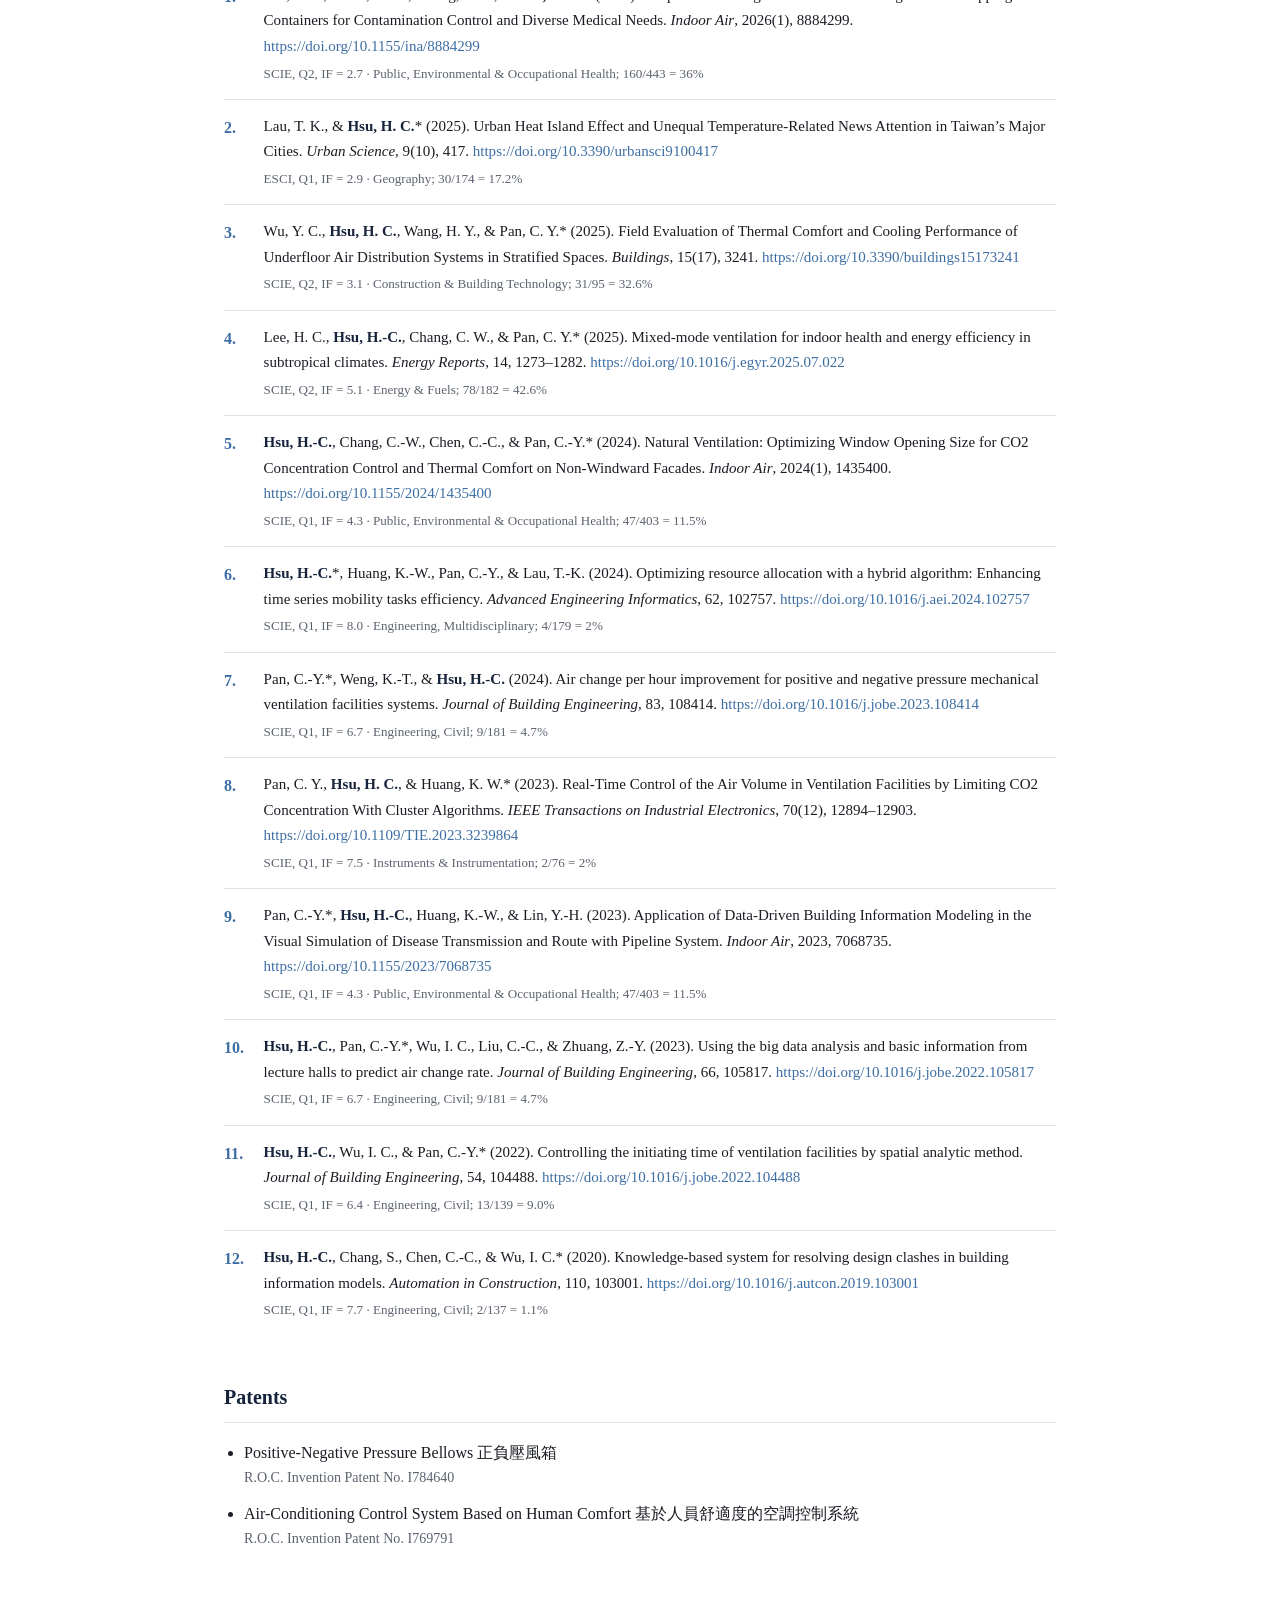
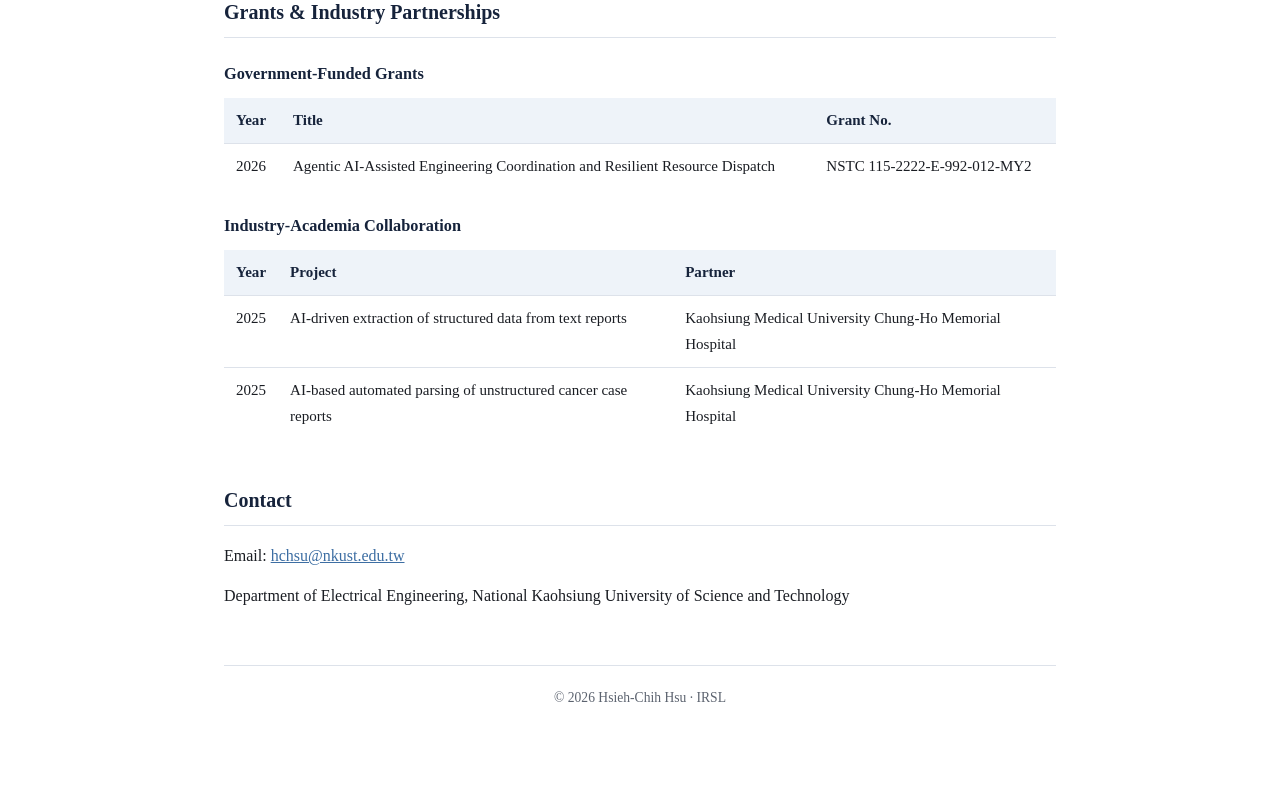
==== commit a537188b: "Add files via upload" ====
--- a/about.html
+++ b/about.html
@@ -74,7 +74,7 @@
       <tbody>
         <tr>
           <td>Ph.D.</td>
-          <td>National Cheng Kung University (NCKU), Graduate Institute of Architecture — Environmental Control</td>
+          <td>National Cheng Kung University (NCKU), Graduate Institute of Architecture (Environmental Control)</td>
           <td>2020/08 – 2023/07</td>
         </tr>
         <tr>
@@ -136,7 +136,7 @@
             <span class="pub-venue">Indoor Air</span>, 2026(1), 8884299.
             <a href="https://doi.org/10.1155/ina/8884299" target="_blank" rel="noopener">https://doi.org/10.1155/ina/8884299</a>
           </p>
-          <div class="pub-meta">SCIE, Q2, IF = 2.7 — Public, Environmental &amp; Occupational Health; 160/443 = 36%</div>
+          <div class="pub-meta">SCIE, Q2, IF = 2.7 · Public, Environmental &amp; Occupational Health; 160/443 = 36%</div>
         </div>
       </li>
       <li class="pub-item">
@@ -146,7 +146,7 @@
             <span class="pub-venue">Urban Science</span>, 9(10), 417.
             <a href="https://doi.org/10.3390/urbansci9100417" target="_blank" rel="noopener">https://doi.org/10.3390/urbansci9100417</a>
           </p>
-          <div class="pub-meta">ESCI, Q1, IF = 2.9 — Geography; 30/174 = 17.2%</div>
+          <div class="pub-meta">ESCI, Q1, IF = 2.9 · Geography; 30/174 = 17.2%</div>
         </div>
       </li>
       <li class="pub-item">
@@ -156,7 +156,7 @@
             <span class="pub-venue">Buildings</span>, 15(17), 3241.
             <a href="https://doi.org/10.3390/buildings15173241" target="_blank" rel="noopener">https://doi.org/10.3390/buildings15173241</a>
           </p>
-          <div class="pub-meta">SCIE, Q2, IF = 3.1 — Construction &amp; Building Technology; 31/95 = 32.6%</div>
+          <div class="pub-meta">SCIE, Q2, IF = 3.1 · Construction &amp; Building Technology; 31/95 = 32.6%</div>
         </div>
       </li>
       <li class="pub-item">
@@ -166,7 +166,7 @@
             <span class="pub-venue">Energy Reports</span>, 14, 1273&ndash;1282.
             <a href="https://doi.org/10.1016/j.egyr.2025.07.022" target="_blank" rel="noopener">https://doi.org/10.1016/j.egyr.2025.07.022</a>
           </p>
-          <div class="pub-meta">SCIE, Q2, IF = 5.1 — Energy &amp; Fuels; 78/182 = 42.6%</div>
+          <div class="pub-meta">SCIE, Q2, IF = 5.1 · Energy &amp; Fuels; 78/182 = 42.6%</div>
         </div>
       </li>
       <li class="pub-item">
@@ -176,7 +176,7 @@
             <span class="pub-venue">Indoor Air</span>, 2024(1), 1435400.
             <a href="https://doi.org/10.1155/2024/1435400" target="_blank" rel="noopener">https://doi.org/10.1155/2024/1435400</a>
           </p>
-          <div class="pub-meta">SCIE, Q1, IF = 4.3 — Public, Environmental &amp; Occupational Health; 47/403 = 11.5%</div>
+          <div class="pub-meta">SCIE, Q1, IF = 4.3 · Public, Environmental &amp; Occupational Health; 47/403 = 11.5%</div>
         </div>
       </li>
       <li class="pub-item">
@@ -186,7 +186,7 @@
             <span class="pub-venue">Advanced Engineering Informatics</span>, 62, 102757.
             <a href="https://doi.org/10.1016/j.aei.2024.102757" target="_blank" rel="noopener">https://doi.org/10.1016/j.aei.2024.102757</a>
           </p>
-          <div class="pub-meta">SCIE, Q1, IF = 8.0 — Engineering, Multidisciplinary; 4/179 = 2%</div>
+          <div class="pub-meta">SCIE, Q1, IF = 8.0 · Engineering, Multidisciplinary; 4/179 = 2%</div>
         </div>
       </li>
       <li class="pub-item">
@@ -196,7 +196,7 @@
             <span class="pub-venue">Journal of Building Engineering</span>, 83, 108414.
             <a href="https://doi.org/10.1016/j.jobe.2023.108414" target="_blank" rel="noopener">https://doi.org/10.1016/j.jobe.2023.108414</a>
           </p>
-          <div class="pub-meta">SCIE, Q1, IF = 6.7 — Engineering, Civil; 9/181 = 4.7%</div>
+          <div class="pub-meta">SCIE, Q1, IF = 6.7 · Engineering, Civil; 9/181 = 4.7%</div>
         </div>
       </li>
       <li class="pub-item">
@@ -206,7 +206,7 @@
             <span class="pub-venue">IEEE Transactions on Industrial Electronics</span>, 70(12), 12894&ndash;12903.
             <a href="https://doi.org/10.1109/TIE.2023.3239864" target="_blank" rel="noopener">https://doi.org/10.1109/TIE.2023.3239864</a>
           </p>
-          <div class="pub-meta">SCIE, Q1, IF = 7.5 — Instruments &amp; Instrumentation; 2/76 = 2%</div>
+          <div class="pub-meta">SCIE, Q1, IF = 7.5 · Instruments &amp; Instrumentation; 2/76 = 2%</div>
         </div>
       </li>
       <li class="pub-item">
@@ -216,7 +216,7 @@
             <span class="pub-venue">Indoor Air</span>, 2023, 7068735.
             <a href="https://doi.org/10.1155/2023/7068735" target="_blank" rel="noopener">https://doi.org/10.1155/2023/7068735</a>
           </p>
-          <div class="pub-meta">SCIE, Q1, IF = 4.3 — Public, Environmental &amp; Occupational Health; 47/403 = 11.5%</div>
+          <div class="pub-meta">SCIE, Q1, IF = 4.3 · Public, Environmental &amp; Occupational Health; 47/403 = 11.5%</div>
         </div>
       </li>
       <li class="pub-item">
@@ -226,7 +226,7 @@
             <span class="pub-venue">Journal of Building Engineering</span>, 66, 105817.
             <a href="https://doi.org/10.1016/j.jobe.2022.105817" target="_blank" rel="noopener">https://doi.org/10.1016/j.jobe.2022.105817</a>
           </p>
-          <div class="pub-meta">SCIE, Q1, IF = 6.7 — Engineering, Civil; 9/181 = 4.7%</div>
+          <div class="pub-meta">SCIE, Q1, IF = 6.7 · Engineering, Civil; 9/181 = 4.7%</div>
         </div>
       </li>
       <li class="pub-item">
@@ -236,7 +236,7 @@
             <span class="pub-venue">Journal of Building Engineering</span>, 54, 104488.
             <a href="https://doi.org/10.1016/j.jobe.2022.104488" target="_blank" rel="noopener">https://doi.org/10.1016/j.jobe.2022.104488</a>
           </p>
-          <div class="pub-meta">SCIE, Q1, IF = 6.4 — Engineering, Civil; 13/139 = 9.0%</div>
+          <div class="pub-meta">SCIE, Q1, IF = 6.4 · Engineering, Civil; 13/139 = 9.0%</div>
         </div>
       </li>
       <li class="pub-item">
@@ -246,7 +246,7 @@
             <span class="pub-venue">Automation in Construction</span>, 110, 103001.
             <a href="https://doi.org/10.1016/j.autcon.2019.103001" target="_blank" rel="noopener">https://doi.org/10.1016/j.autcon.2019.103001</a>
           </p>
-          <div class="pub-meta">SCIE, Q1, IF = 7.7 — Engineering, Civil; 2/137 = 1.1%</div>
+          <div class="pub-meta">SCIE, Q1, IF = 7.7 · Engineering, Civil; 2/137 = 1.1%</div>
         </div>
       </li>
     </ol>
--- a/style.css
+++ b/style.css
@@ -195,10 +195,17 @@
   flex-shrink:0;
   display:flex;align-items:center;justify-content:center;
   color:#fff;font-weight:700;font-size:1.1rem;
+  overflow:hidden;
+}
+.member-avatar img{
+  width:100%;height:100%;
+  object-fit:cover;
+  border-radius:50%;
 }
 .member-info .member-name{font-weight:700;color:var(--navy-900);}
 .member-info .member-role{color:var(--muted);font-size:0.88rem;margin:2px 0 4px;}
 .member-info .member-topic{font-size:0.9rem;}
+.member-list{display:flex;flex-direction:column;gap:14px;}
 
 footer{
   margin-top:56px;
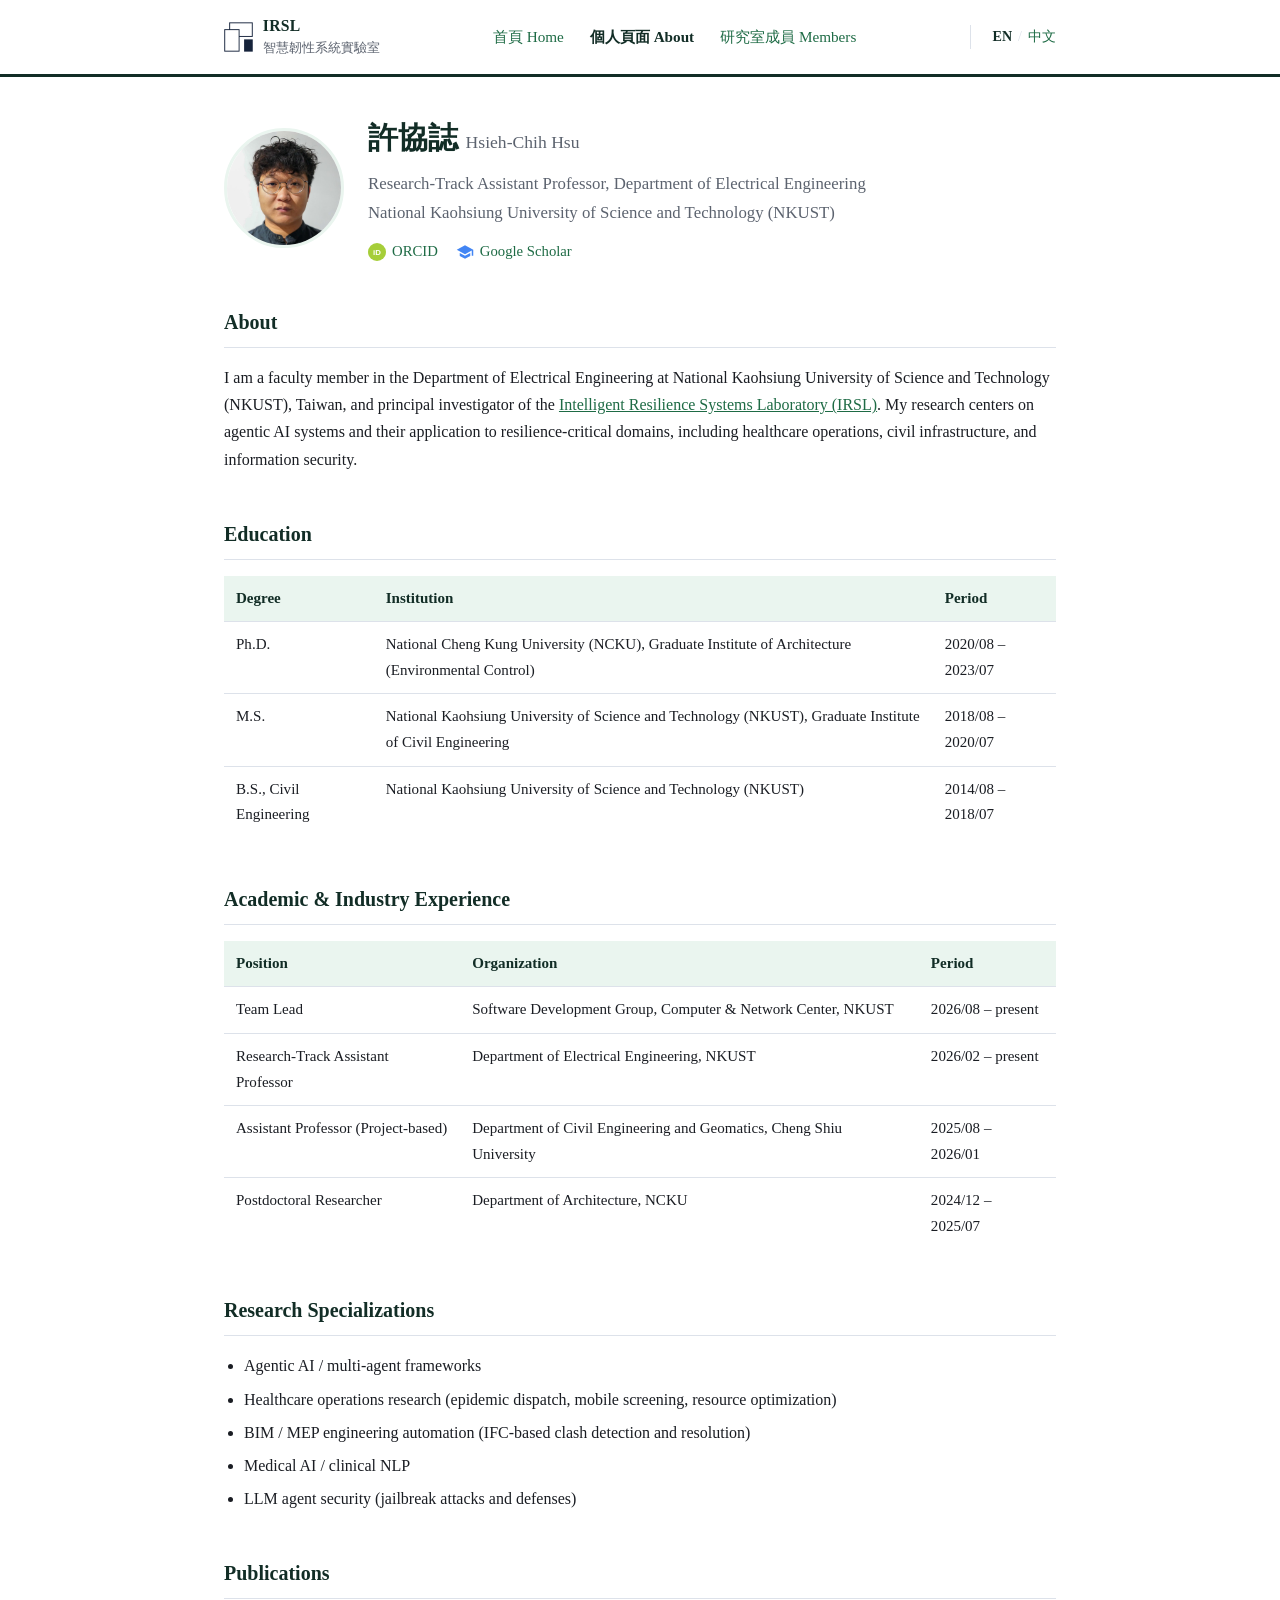
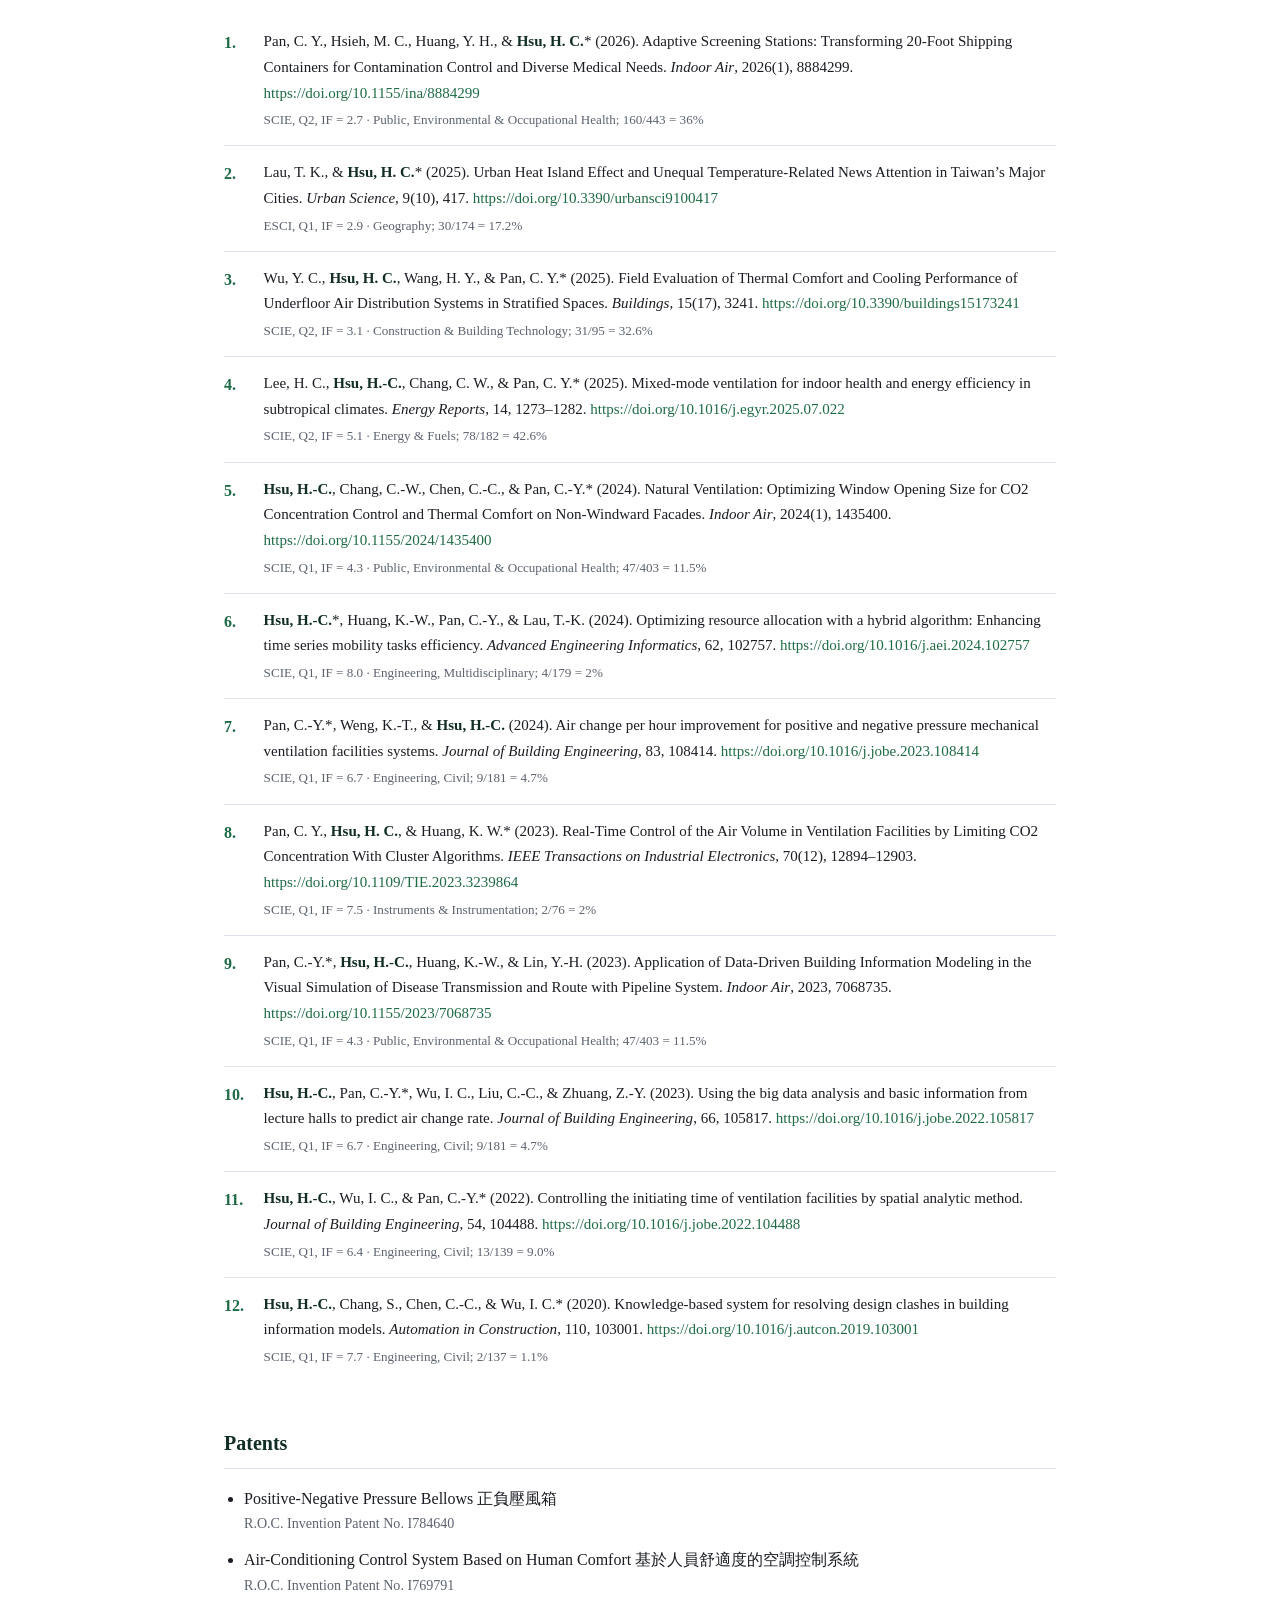
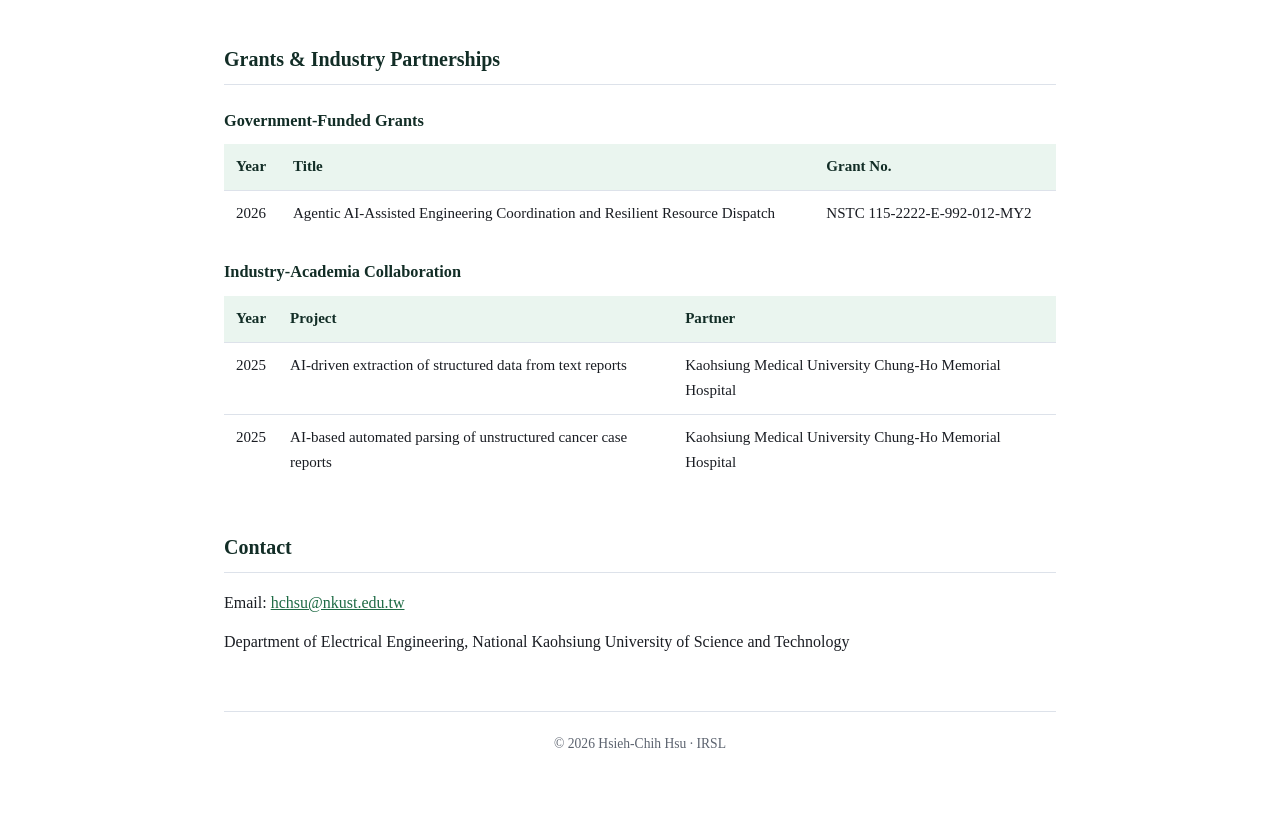
==== commit e0e819eb: "Add files via upload" ====
--- a/about.html
+++ b/about.html
@@ -97,6 +97,11 @@
       <thead><tr><th>Position</th><th>Organization</th><th>Period</th></tr></thead>
       <tbody>
         <tr>
+          <td>Team Lead</td>
+          <td>Software Development Group, Computer &amp; Network Center, NKUST</td>
+          <td>2026/08 – present</td>
+        </tr>
+        <tr>
           <td>Research-Track Assistant Professor</td>
           <td>Department of Electrical Engineering, NKUST</td>
           <td>2026/02 – present</td>
--- a/style.css
+++ b/style.css
@@ -1,8 +1,8 @@
 :root{
-  --navy-900:#16233B;
-  --navy-600:#3D6EA3;
-  --navy-300:#6EA8DD;
-  --navy-100:#eef3f9;
+  --navy-900:#122D26;
+  --navy-600:#1E6B45;
+  --navy-300:#3E8B66;
+  --navy-100:#EAF5EF;
   --text:#1a1d23;
   --muted:#5c636f;
   --border:#dde2ea;
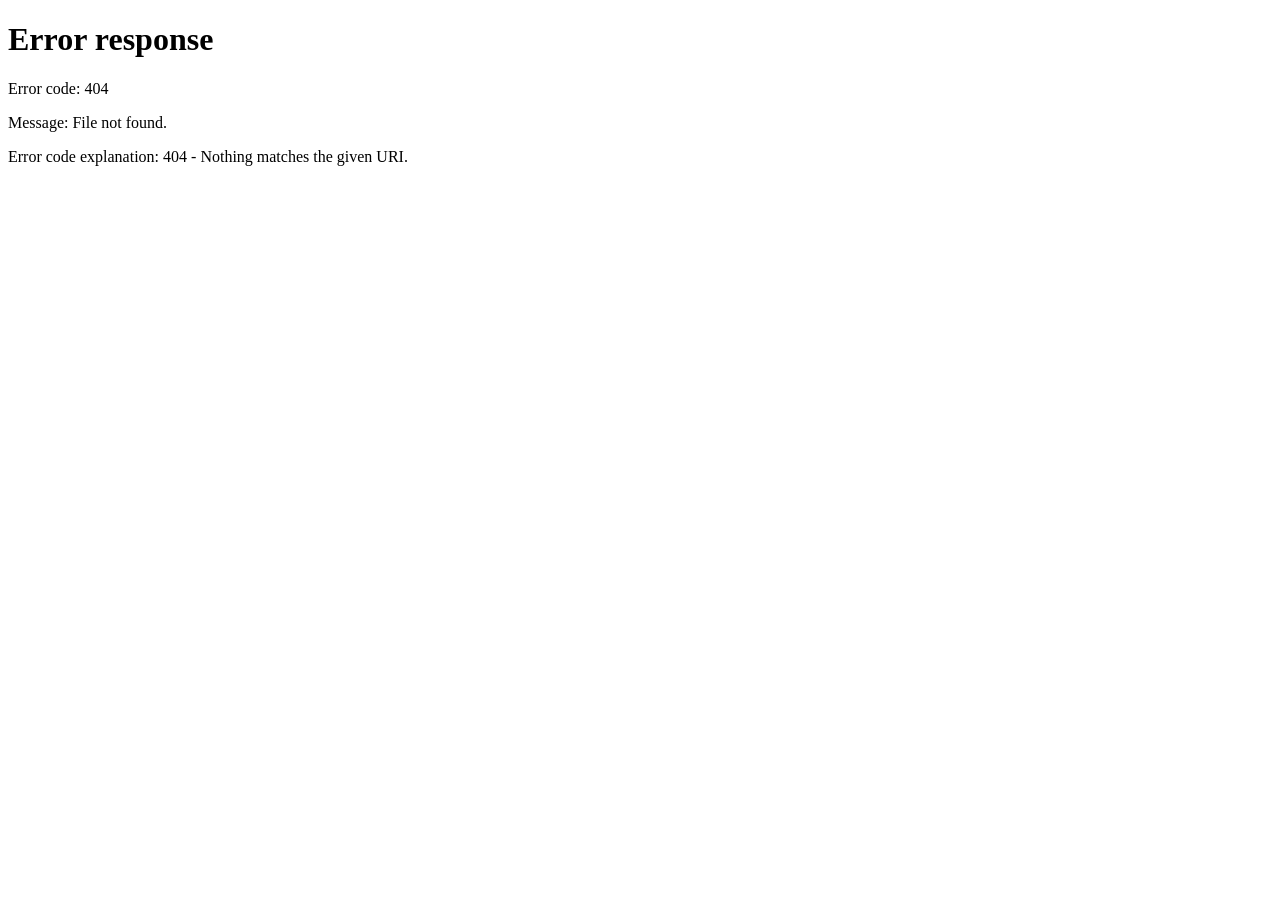
==== commit ab3980e2: "Add files via upload" ====
--- a/about.html
+++ b/about.html
@@ -3,6 +3,11 @@
 <head>
 <meta charset="UTF-8">
 <meta name="viewport" content="width=device-width, initial-scale=1.0">
+<script>
+  if (/\.html$/.test(window.location.pathname)) {
+    window.location.replace(window.location.pathname.replace(/\.html$/, '') + window.location.search + window.location.hash);
+  }
+</script>
 <title>許協誌 Hsieh-Chih Hsu</title>
 <link rel="stylesheet" href="style.css">
 <link rel="icon" type="image/png" href="favicon.png">
@@ -20,13 +25,13 @@
     </a>
     <div class="nav-links">
       <a href="./">首頁 Home</a>
-      <a href="about.html" class="active">個人頁面 About</a>
-      <a href="members.html">研究室成員 Members</a>
+      <a href="about" class="active">個人頁面 About</a>
+      <a href="members">研究室成員 Members</a>
     </div>
     <div class="lang-switch">
       <span class="current">EN</span>
       <span class="sep">/</span>
-      <a href="zh-about.html">中文</a>
+      <a href="zh-about">中文</a>
     </div>
   </div>
 </div>
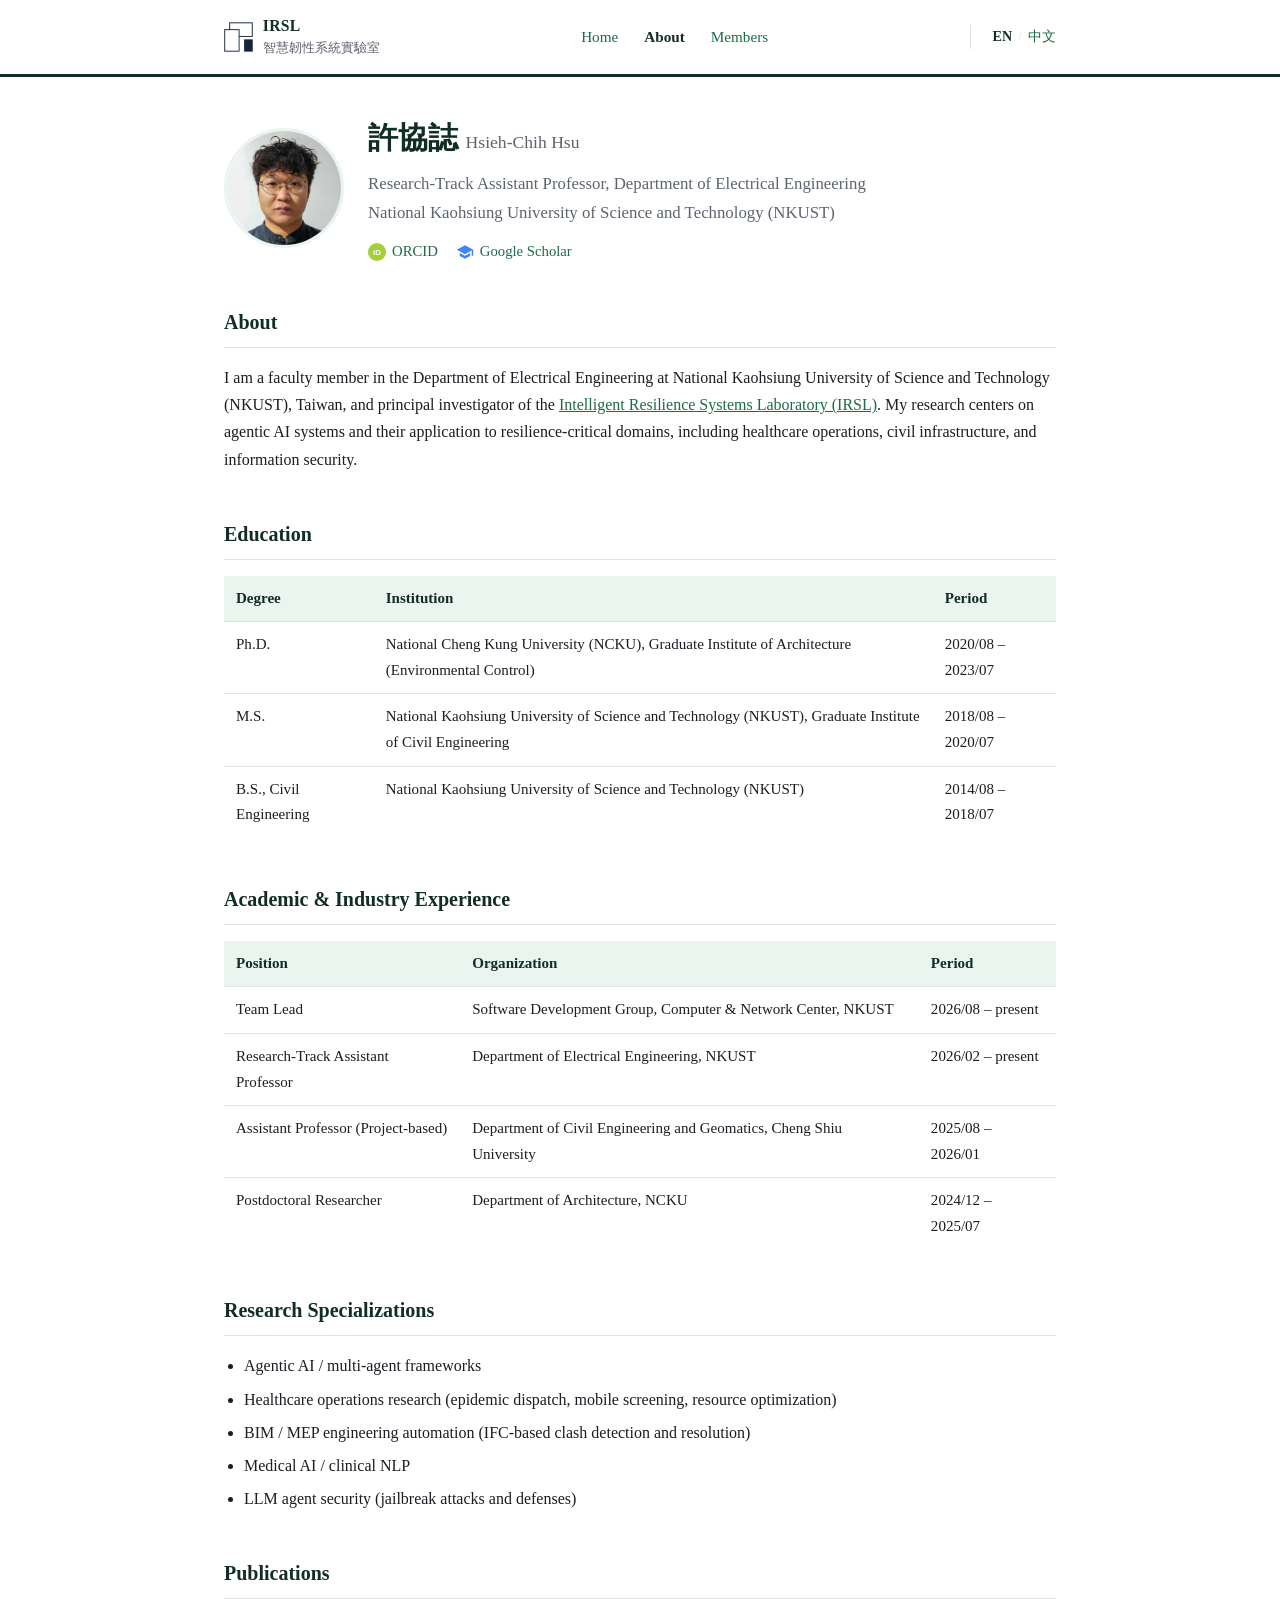
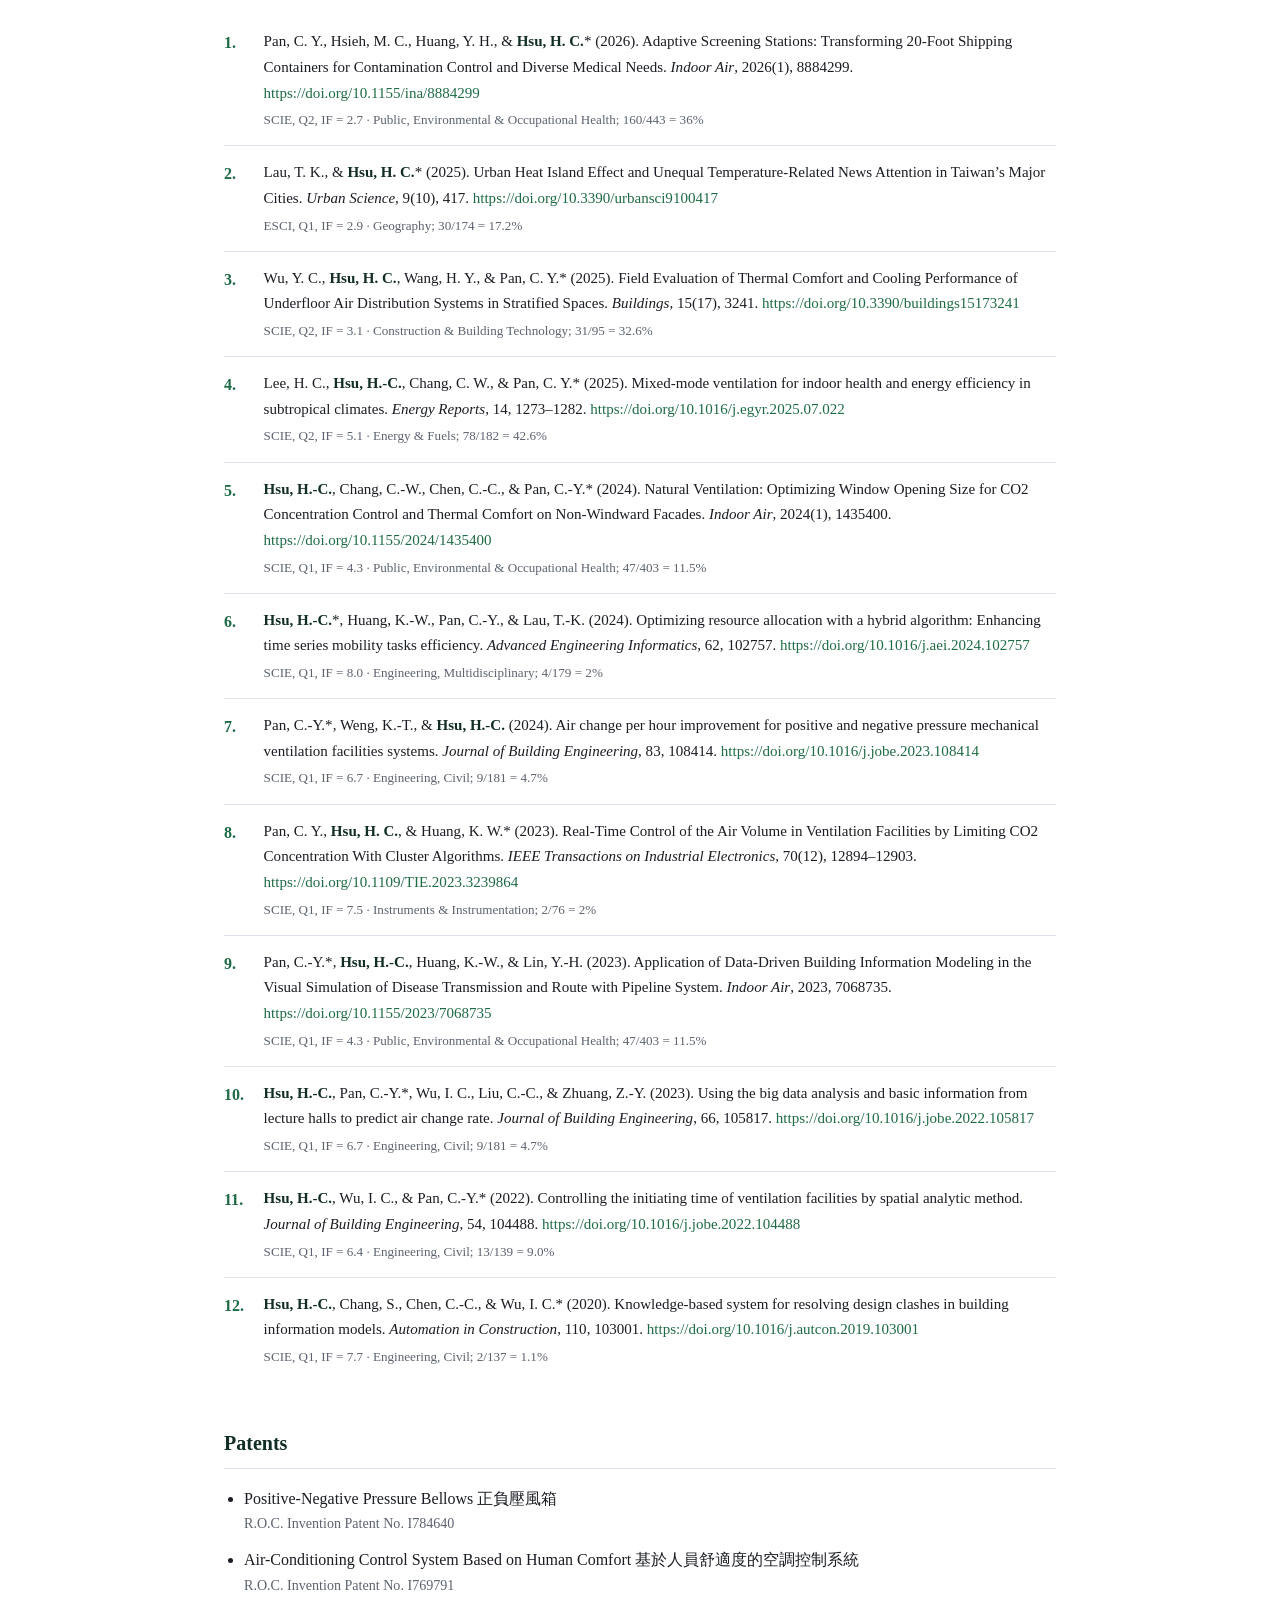
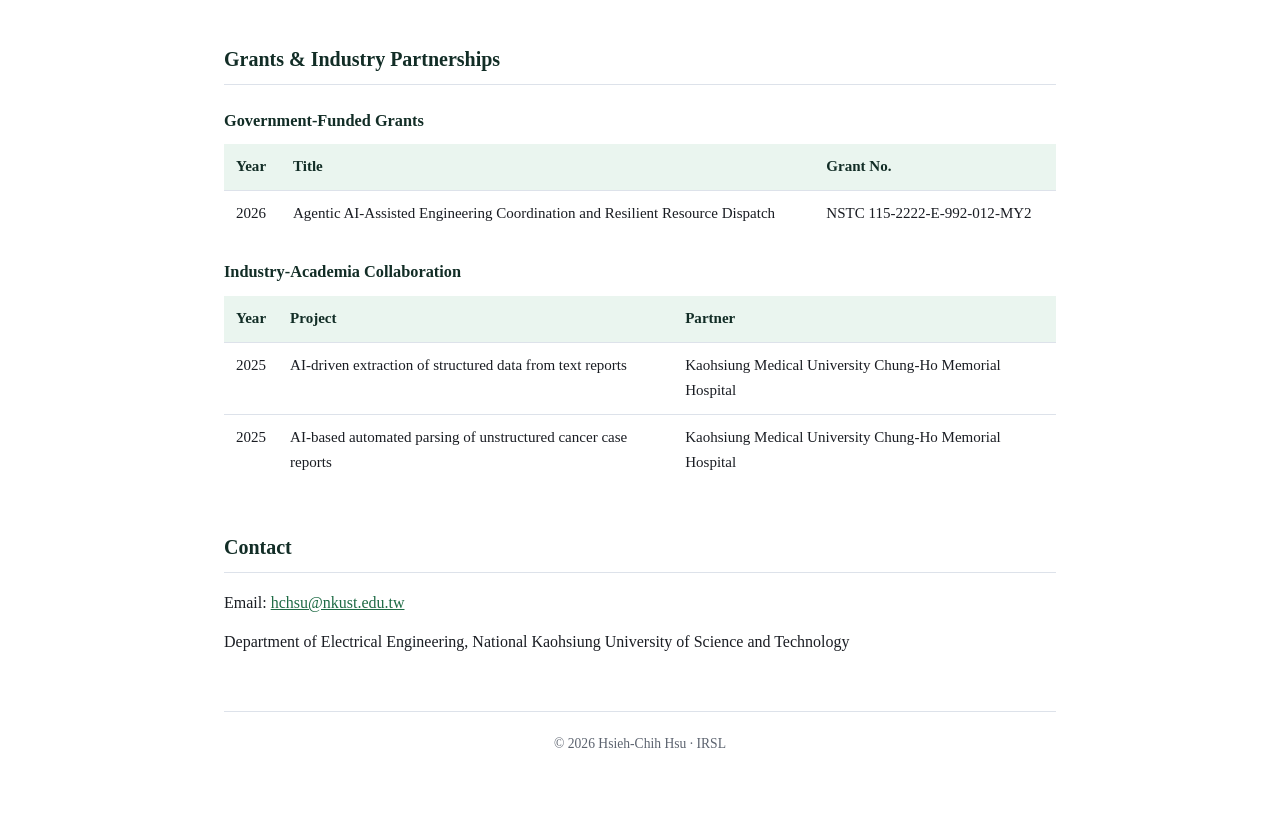
==== commit d2025e01: "Add files via upload" ====
--- a/about.html
+++ b/about.html
@@ -4,8 +4,8 @@
 <meta charset="UTF-8">
 <meta name="viewport" content="width=device-width, initial-scale=1.0">
 <script>
-  if (/\.html$/.test(window.location.pathname)) {
-    window.location.replace(window.location.pathname.replace(/\.html$/, '') + window.location.search + window.location.hash);
+  if (window.location.pathname !== '/') {
+    history.replaceState(null, '', '/');
   }
 </script>
 <title>許協誌 Hsieh-Chih Hsu</title>
@@ -24,14 +24,14 @@
       </span>
     </a>
     <div class="nav-links">
-      <a href="./">首頁 Home</a>
-      <a href="about" class="active">個人頁面 About</a>
-      <a href="members">研究室成員 Members</a>
+      <a href="./">Home</a>
+      <a href="about" class="active">About</a>
+      <a href="members">Members</a>
     </div>
     <div class="lang-switch">
       <span class="current">EN</span>
       <span class="sep">/</span>
-      <a href="zh-about">中文</a>
+      <a href="tw-about">中文</a>
     </div>
   </div>
 </div>
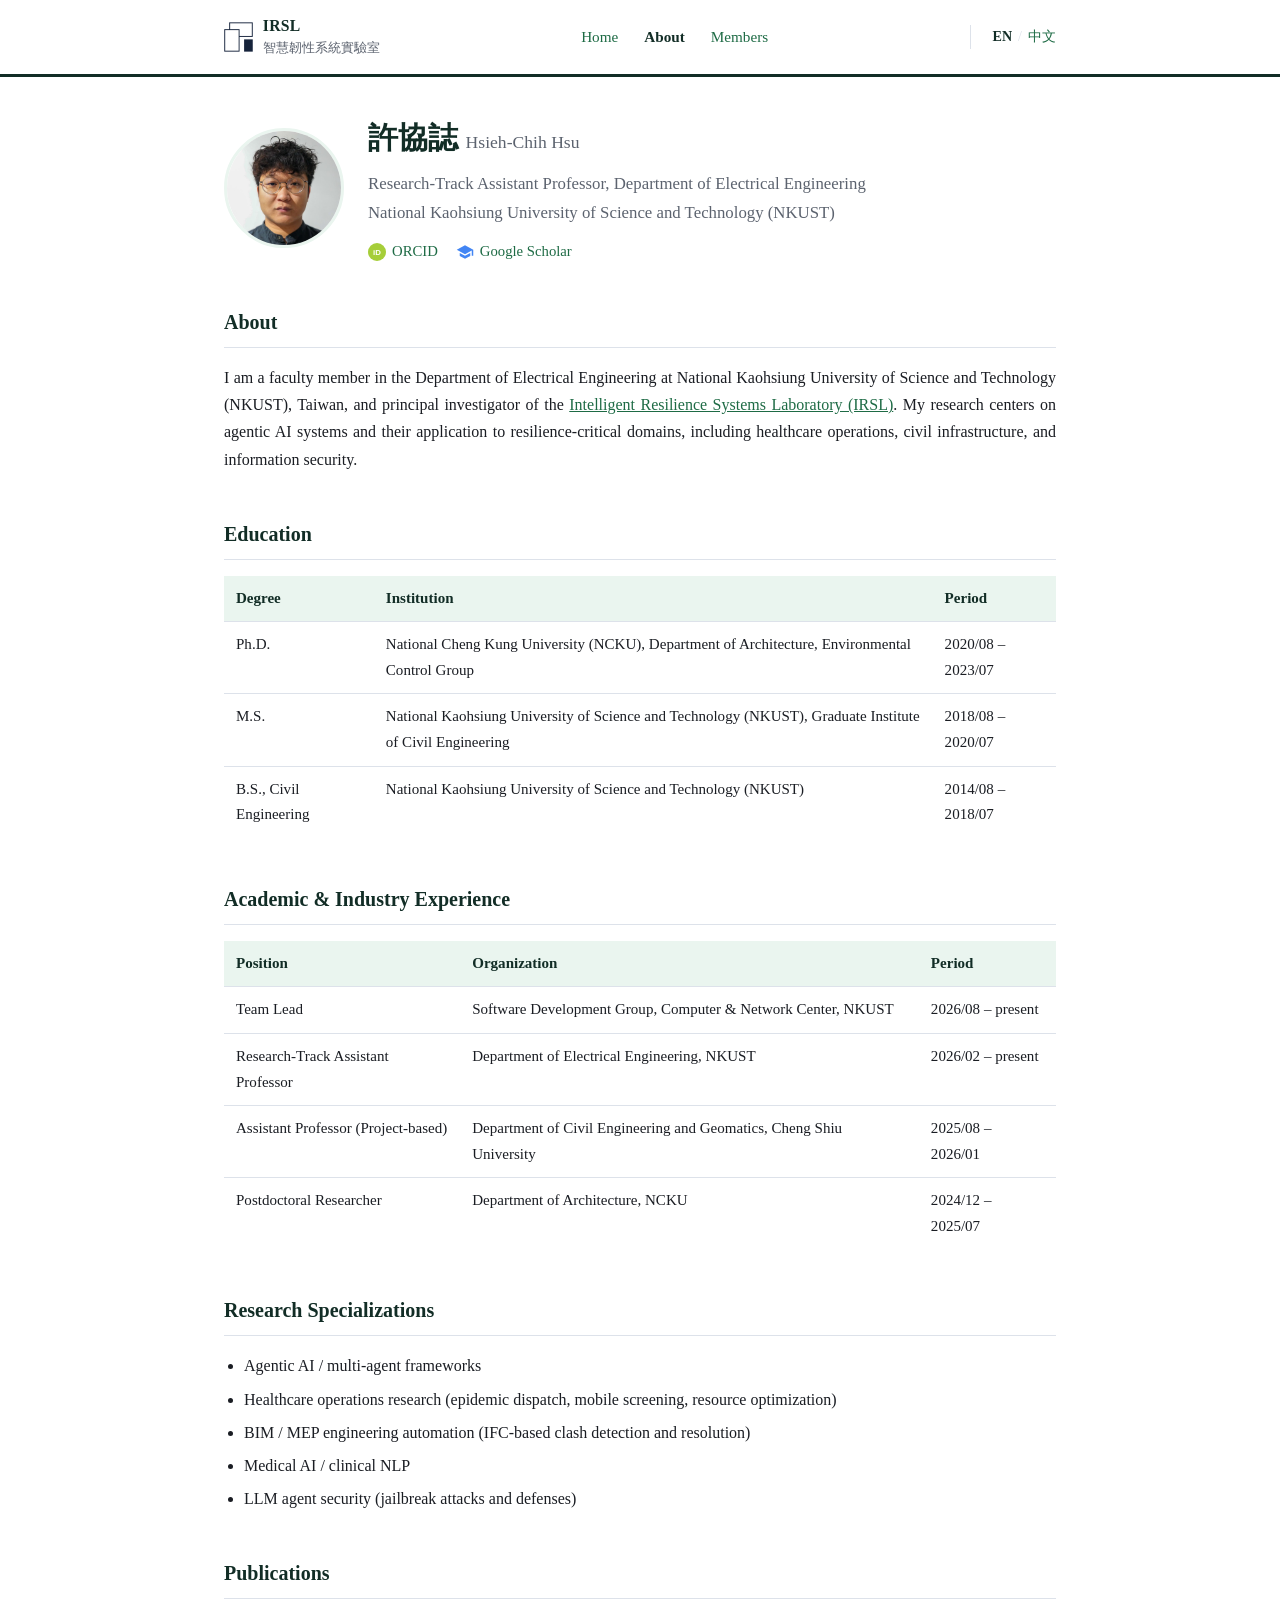
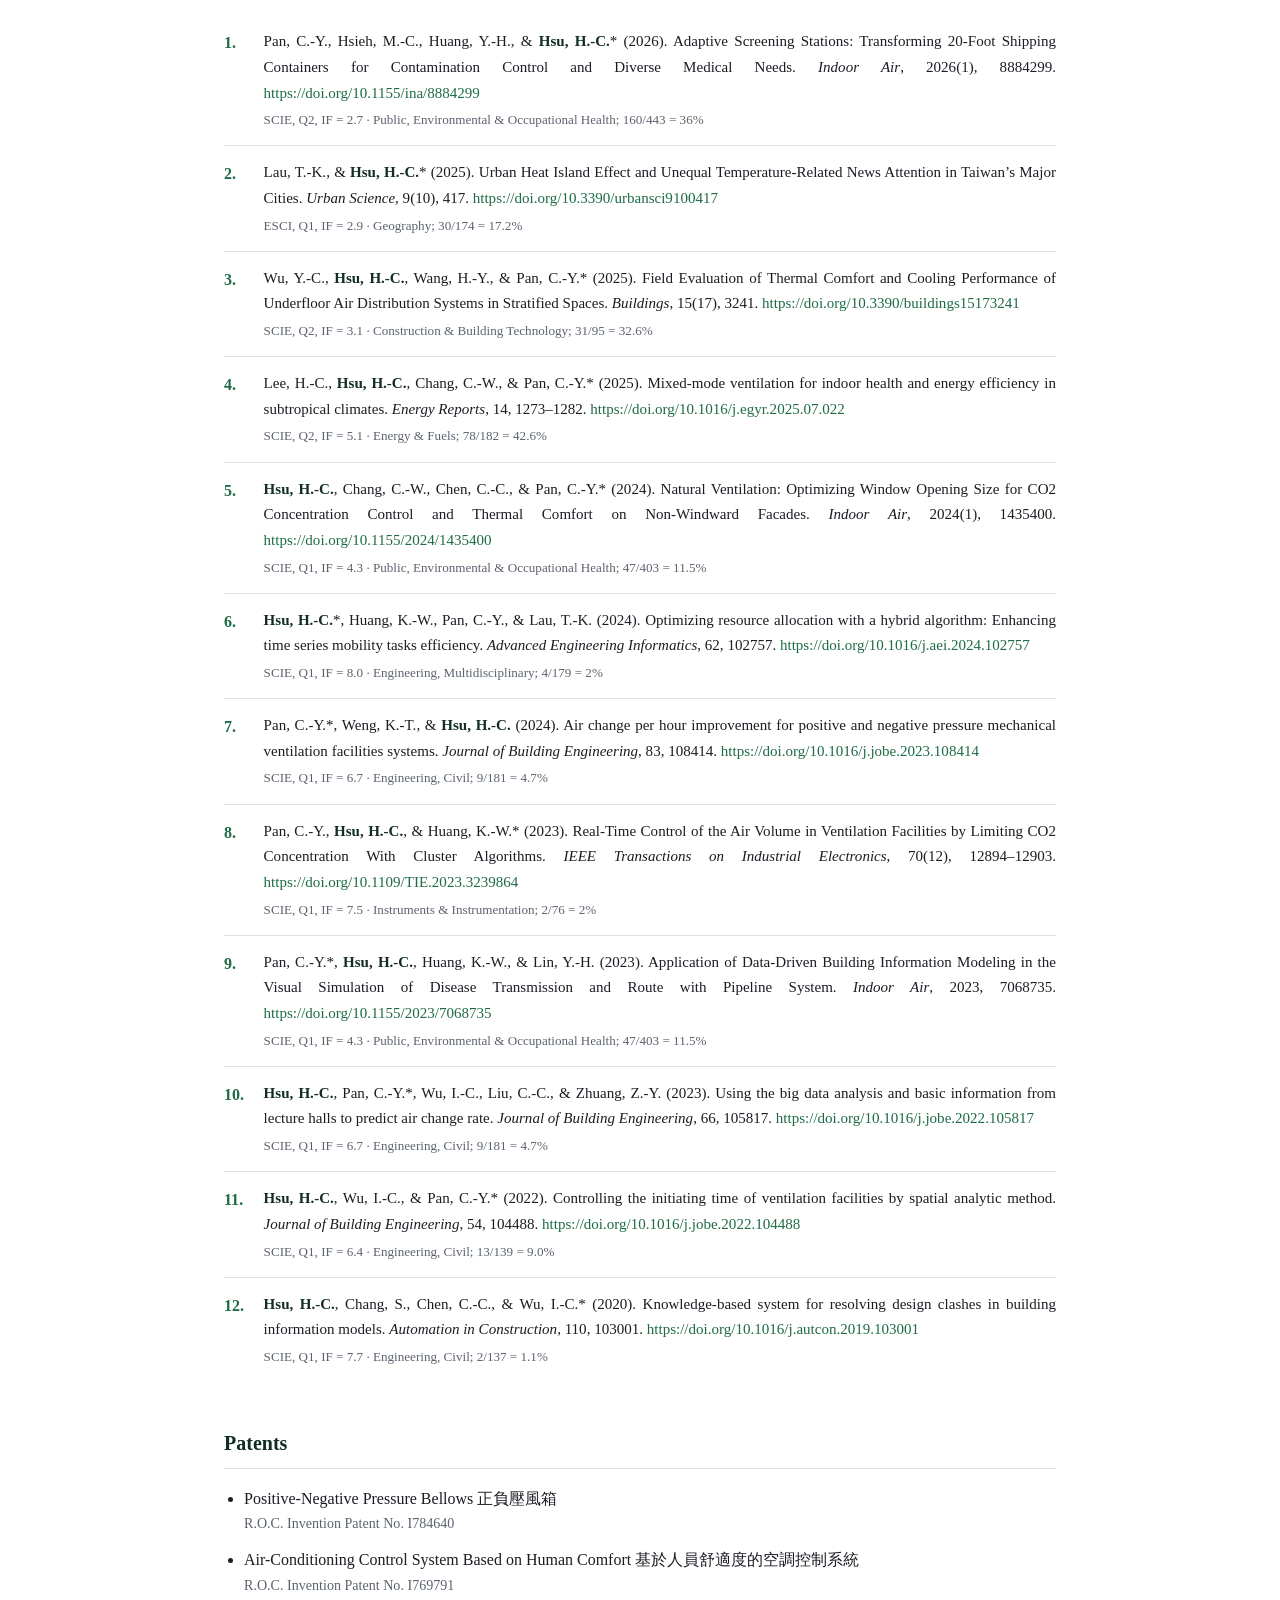
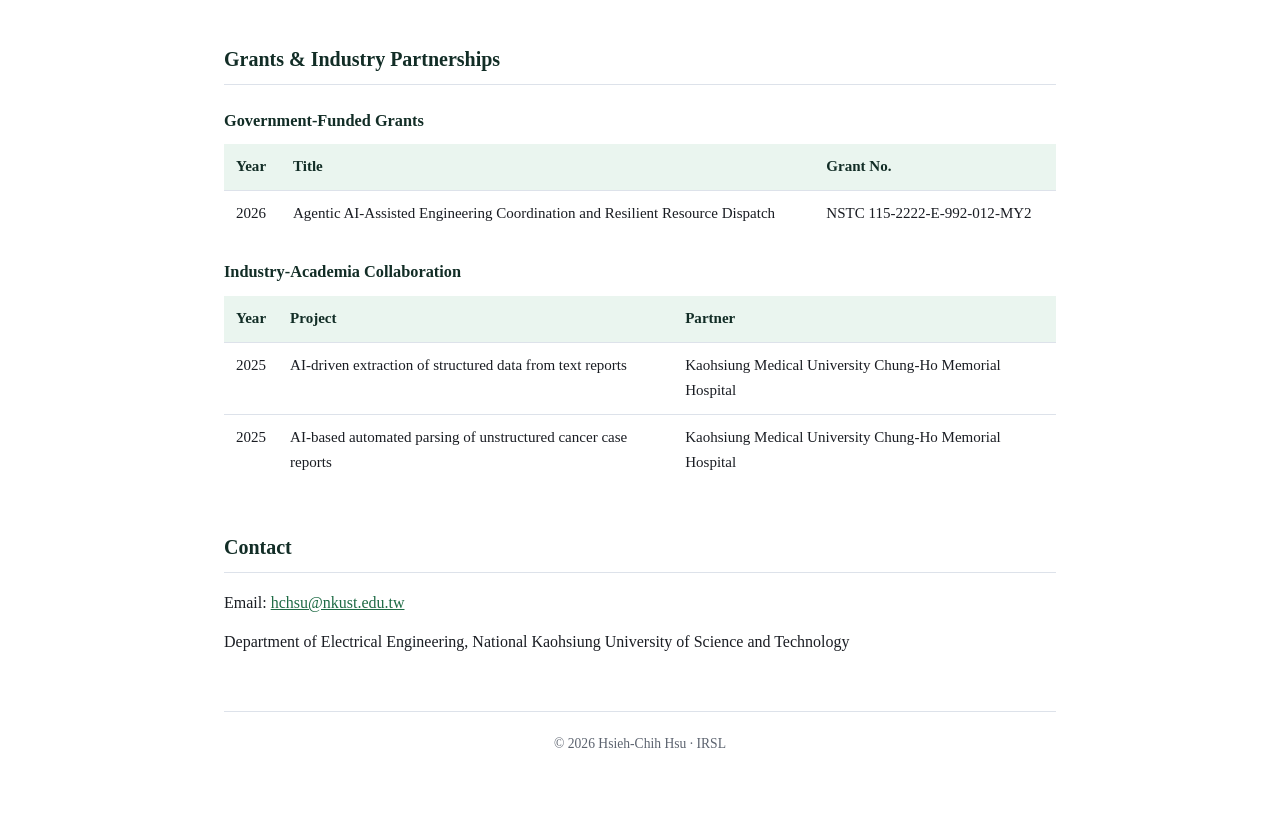
==== commit 288d263b: "Add files via upload" ====
--- a/about.html
+++ b/about.html
@@ -79,7 +79,7 @@
       <tbody>
         <tr>
           <td>Ph.D.</td>
-          <td>National Cheng Kung University (NCKU), Graduate Institute of Architecture (Environmental Control)</td>
+          <td>National Cheng Kung University (NCKU), Department of Architecture, Environmental Control Group</td>
           <td>2020/08 – 2023/07</td>
         </tr>
         <tr>
@@ -142,7 +142,7 @@
       <li class="pub-item">
         <div class="pub-body">
           <p class="pub-cite">
-            <span class="pub-authors">Pan, C. Y., Hsieh, M. C., Huang, Y. H., &amp; <strong>Hsu, H. C.</strong>*</span> (2026). Adaptive Screening Stations: Transforming 20-Foot Shipping Containers for Contamination Control and Diverse Medical Needs.
+            <span class="pub-authors">Pan, C.-Y., Hsieh, M.-C., Huang, Y.-H., &amp; <strong>Hsu, H.-C.</strong>*</span> (2026). Adaptive Screening Stations: Transforming 20-Foot Shipping Containers for Contamination Control and Diverse Medical Needs.
             <span class="pub-venue">Indoor Air</span>, 2026(1), 8884299.
             <a href="https://doi.org/10.1155/ina/8884299" target="_blank" rel="noopener">https://doi.org/10.1155/ina/8884299</a>
           </p>
@@ -152,7 +152,7 @@
       <li class="pub-item">
         <div class="pub-body">
           <p class="pub-cite">
-            <span class="pub-authors">Lau, T. K., &amp; <strong>Hsu, H. C.</strong>*</span> (2025). Urban Heat Island Effect and Unequal Temperature-Related News Attention in Taiwan&rsquo;s Major Cities.
+            <span class="pub-authors">Lau, T.-K., &amp; <strong>Hsu, H.-C.</strong>*</span> (2025). Urban Heat Island Effect and Unequal Temperature-Related News Attention in Taiwan&rsquo;s Major Cities.
             <span class="pub-venue">Urban Science</span>, 9(10), 417.
             <a href="https://doi.org/10.3390/urbansci9100417" target="_blank" rel="noopener">https://doi.org/10.3390/urbansci9100417</a>
           </p>
@@ -162,7 +162,7 @@
       <li class="pub-item">
         <div class="pub-body">
           <p class="pub-cite">
-            <span class="pub-authors">Wu, Y. C., <strong>Hsu, H. C.</strong>, Wang, H. Y., &amp; Pan, C. Y.*</span> (2025). Field Evaluation of Thermal Comfort and Cooling Performance of Underfloor Air Distribution Systems in Stratified Spaces.
+            <span class="pub-authors">Wu, Y.-C., <strong>Hsu, H.-C.</strong>, Wang, H.-Y., &amp; Pan, C.-Y.*</span> (2025). Field Evaluation of Thermal Comfort and Cooling Performance of Underfloor Air Distribution Systems in Stratified Spaces.
             <span class="pub-venue">Buildings</span>, 15(17), 3241.
             <a href="https://doi.org/10.3390/buildings15173241" target="_blank" rel="noopener">https://doi.org/10.3390/buildings15173241</a>
           </p>
@@ -172,7 +172,7 @@
       <li class="pub-item">
         <div class="pub-body">
           <p class="pub-cite">
-            <span class="pub-authors">Lee, H. C., <strong>Hsu, H.-C.</strong>, Chang, C. W., &amp; Pan, C. Y.*</span> (2025). Mixed-mode ventilation for indoor health and energy efficiency in subtropical climates.
+            <span class="pub-authors">Lee, H.-C., <strong>Hsu, H.-C.</strong>, Chang, C.-W., &amp; Pan, C.-Y.*</span> (2025). Mixed-mode ventilation for indoor health and energy efficiency in subtropical climates.
             <span class="pub-venue">Energy Reports</span>, 14, 1273&ndash;1282.
             <a href="https://doi.org/10.1016/j.egyr.2025.07.022" target="_blank" rel="noopener">https://doi.org/10.1016/j.egyr.2025.07.022</a>
           </p>
@@ -212,7 +212,7 @@
       <li class="pub-item">
         <div class="pub-body">
           <p class="pub-cite">
-            <span class="pub-authors">Pan, C. Y., <strong>Hsu, H. C.</strong>, &amp; Huang, K. W.*</span> (2023). Real-Time Control of the Air Volume in Ventilation Facilities by Limiting CO2 Concentration With Cluster Algorithms.
+            <span class="pub-authors">Pan, C.-Y., <strong>Hsu, H.-C.</strong>, &amp; Huang, K.-W.*</span> (2023). Real-Time Control of the Air Volume in Ventilation Facilities by Limiting CO2 Concentration With Cluster Algorithms.
             <span class="pub-venue">IEEE Transactions on Industrial Electronics</span>, 70(12), 12894&ndash;12903.
             <a href="https://doi.org/10.1109/TIE.2023.3239864" target="_blank" rel="noopener">https://doi.org/10.1109/TIE.2023.3239864</a>
           </p>
@@ -232,7 +232,7 @@
       <li class="pub-item">
         <div class="pub-body">
           <p class="pub-cite">
-            <span class="pub-authors"><strong>Hsu, H.-C.</strong>, Pan, C.-Y.*, Wu, I. C., Liu, C.-C., &amp; Zhuang, Z.-Y.</span> (2023). Using the big data analysis and basic information from lecture halls to predict air change rate.
+            <span class="pub-authors"><strong>Hsu, H.-C.</strong>, Pan, C.-Y.*, Wu, I.-C., Liu, C.-C., &amp; Zhuang, Z.-Y.</span> (2023). Using the big data analysis and basic information from lecture halls to predict air change rate.
             <span class="pub-venue">Journal of Building Engineering</span>, 66, 105817.
             <a href="https://doi.org/10.1016/j.jobe.2022.105817" target="_blank" rel="noopener">https://doi.org/10.1016/j.jobe.2022.105817</a>
           </p>
@@ -242,7 +242,7 @@
       <li class="pub-item">
         <div class="pub-body">
           <p class="pub-cite">
-            <span class="pub-authors"><strong>Hsu, H.-C.</strong>, Wu, I. C., &amp; Pan, C.-Y.*</span> (2022). Controlling the initiating time of ventilation facilities by spatial analytic method.
+            <span class="pub-authors"><strong>Hsu, H.-C.</strong>, Wu, I.-C., &amp; Pan, C.-Y.*</span> (2022). Controlling the initiating time of ventilation facilities by spatial analytic method.
             <span class="pub-venue">Journal of Building Engineering</span>, 54, 104488.
             <a href="https://doi.org/10.1016/j.jobe.2022.104488" target="_blank" rel="noopener">https://doi.org/10.1016/j.jobe.2022.104488</a>
           </p>
@@ -252,7 +252,7 @@
       <li class="pub-item">
         <div class="pub-body">
           <p class="pub-cite">
-            <span class="pub-authors"><strong>Hsu, H.-C.</strong>, Chang, S., Chen, C.-C., &amp; Wu, I. C.*</span> (2020). Knowledge-based system for resolving design clashes in building information models.
+            <span class="pub-authors"><strong>Hsu, H.-C.</strong>, Chang, S., Chen, C.-C., &amp; Wu, I.-C.*</span> (2020). Knowledge-based system for resolving design clashes in building information models.
             <span class="pub-venue">Automation in Construction</span>, 110, 103001.
             <a href="https://doi.org/10.1016/j.autcon.2019.103001" target="_blank" rel="noopener">https://doi.org/10.1016/j.autcon.2019.103001</a>
           </p>
--- a/style.css
+++ b/style.css
@@ -120,7 +120,7 @@
   padding-bottom:8px;
   margin-bottom:16px;
 }
-p{margin:0 0 12px;}
+p{margin:0 0 12px;text-align:justify;text-justify:inter-word;}
 
 /* Cards */
 .grid{
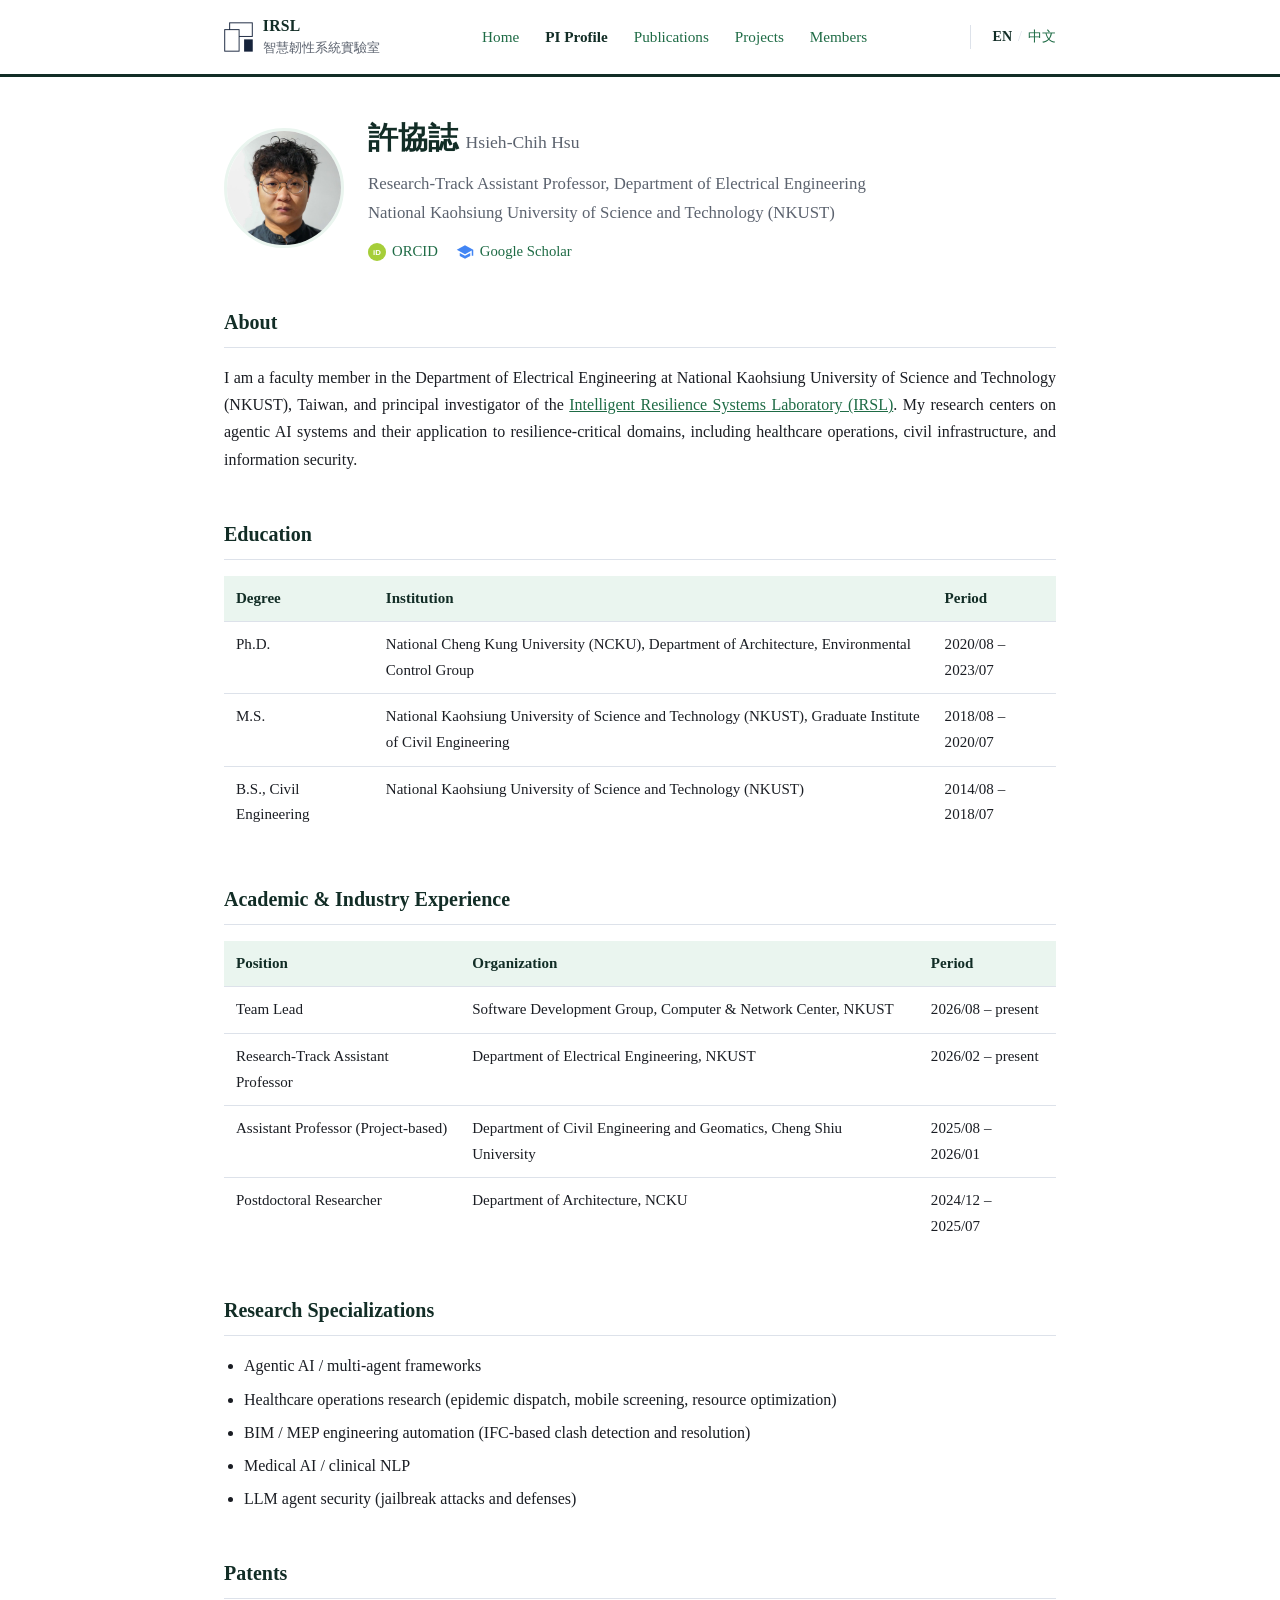
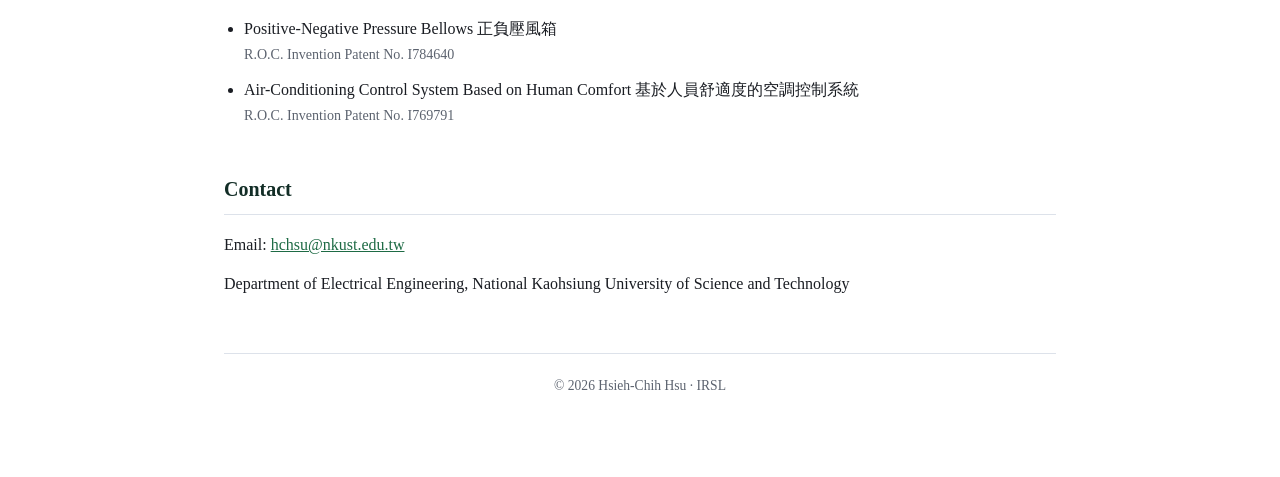
==== commit 0bd5a044: "Add files via upload" ====
--- a/about.html
+++ b/about.html
@@ -25,7 +25,9 @@
     </a>
     <div class="nav-links">
       <a href="./">Home</a>
-      <a href="about" class="active">About</a>
+      <a href="about" class="active">PI Profile</a>
+      <a href="publications">Publications</a>
+      <a href="projects">Projects</a>
       <a href="members">Members</a>
     </div>
     <div class="lang-switch">
@@ -136,132 +138,6 @@
     </ul>
   </section>
 
-  <section id="publications">
-    <h2>Publications</h2>
-    <ol class="pub-list">
-      <li class="pub-item">
-        <div class="pub-body">
-          <p class="pub-cite">
-            <span class="pub-authors">Pan, C.-Y., Hsieh, M.-C., Huang, Y.-H., &amp; <strong>Hsu, H.-C.</strong>*</span> (2026). Adaptive Screening Stations: Transforming 20-Foot Shipping Containers for Contamination Control and Diverse Medical Needs.
-            <span class="pub-venue">Indoor Air</span>, 2026(1), 8884299.
-            <a href="https://doi.org/10.1155/ina/8884299" target="_blank" rel="noopener">https://doi.org/10.1155/ina/8884299</a>
-          </p>
-          <div class="pub-meta">SCIE, Q2, IF = 2.7 · Public, Environmental &amp; Occupational Health; 160/443 = 36%</div>
-        </div>
-      </li>
-      <li class="pub-item">
-        <div class="pub-body">
-          <p class="pub-cite">
-            <span class="pub-authors">Lau, T.-K., &amp; <strong>Hsu, H.-C.</strong>*</span> (2025). Urban Heat Island Effect and Unequal Temperature-Related News Attention in Taiwan&rsquo;s Major Cities.
-            <span class="pub-venue">Urban Science</span>, 9(10), 417.
-            <a href="https://doi.org/10.3390/urbansci9100417" target="_blank" rel="noopener">https://doi.org/10.3390/urbansci9100417</a>
-          </p>
-          <div class="pub-meta">ESCI, Q1, IF = 2.9 · Geography; 30/174 = 17.2%</div>
-        </div>
-      </li>
-      <li class="pub-item">
-        <div class="pub-body">
-          <p class="pub-cite">
-            <span class="pub-authors">Wu, Y.-C., <strong>Hsu, H.-C.</strong>, Wang, H.-Y., &amp; Pan, C.-Y.*</span> (2025). Field Evaluation of Thermal Comfort and Cooling Performance of Underfloor Air Distribution Systems in Stratified Spaces.
-            <span class="pub-venue">Buildings</span>, 15(17), 3241.
-            <a href="https://doi.org/10.3390/buildings15173241" target="_blank" rel="noopener">https://doi.org/10.3390/buildings15173241</a>
-          </p>
-          <div class="pub-meta">SCIE, Q2, IF = 3.1 · Construction &amp; Building Technology; 31/95 = 32.6%</div>
-        </div>
-      </li>
-      <li class="pub-item">
-        <div class="pub-body">
-          <p class="pub-cite">
-            <span class="pub-authors">Lee, H.-C., <strong>Hsu, H.-C.</strong>, Chang, C.-W., &amp; Pan, C.-Y.*</span> (2025). Mixed-mode ventilation for indoor health and energy efficiency in subtropical climates.
-            <span class="pub-venue">Energy Reports</span>, 14, 1273&ndash;1282.
-            <a href="https://doi.org/10.1016/j.egyr.2025.07.022" target="_blank" rel="noopener">https://doi.org/10.1016/j.egyr.2025.07.022</a>
-          </p>
-          <div class="pub-meta">SCIE, Q2, IF = 5.1 · Energy &amp; Fuels; 78/182 = 42.6%</div>
-        </div>
-      </li>
-      <li class="pub-item">
-        <div class="pub-body">
-          <p class="pub-cite">
-            <span class="pub-authors"><strong>Hsu, H.-C.</strong>, Chang, C.-W., Chen, C.-C., &amp; Pan, C.-Y.*</span> (2024). Natural Ventilation: Optimizing Window Opening Size for CO2 Concentration Control and Thermal Comfort on Non-Windward Facades.
-            <span class="pub-venue">Indoor Air</span>, 2024(1), 1435400.
-            <a href="https://doi.org/10.1155/2024/1435400" target="_blank" rel="noopener">https://doi.org/10.1155/2024/1435400</a>
-          </p>
-          <div class="pub-meta">SCIE, Q1, IF = 4.3 · Public, Environmental &amp; Occupational Health; 47/403 = 11.5%</div>
-        </div>
-      </li>
-      <li class="pub-item">
-        <div class="pub-body">
-          <p class="pub-cite">
-            <span class="pub-authors"><strong>Hsu, H.-C.</strong>*, Huang, K.-W., Pan, C.-Y., &amp; Lau, T.-K.</span> (2024). Optimizing resource allocation with a hybrid algorithm: Enhancing time series mobility tasks efficiency.
-            <span class="pub-venue">Advanced Engineering Informatics</span>, 62, 102757.
-            <a href="https://doi.org/10.1016/j.aei.2024.102757" target="_blank" rel="noopener">https://doi.org/10.1016/j.aei.2024.102757</a>
-          </p>
-          <div class="pub-meta">SCIE, Q1, IF = 8.0 · Engineering, Multidisciplinary; 4/179 = 2%</div>
-        </div>
-      </li>
-      <li class="pub-item">
-        <div class="pub-body">
-          <p class="pub-cite">
-            <span class="pub-authors">Pan, C.-Y.*, Weng, K.-T., &amp; <strong>Hsu, H.-C.</strong></span> (2024). Air change per hour improvement for positive and negative pressure mechanical ventilation facilities systems.
-            <span class="pub-venue">Journal of Building Engineering</span>, 83, 108414.
-            <a href="https://doi.org/10.1016/j.jobe.2023.108414" target="_blank" rel="noopener">https://doi.org/10.1016/j.jobe.2023.108414</a>
-          </p>
-          <div class="pub-meta">SCIE, Q1, IF = 6.7 · Engineering, Civil; 9/181 = 4.7%</div>
-        </div>
-      </li>
-      <li class="pub-item">
-        <div class="pub-body">
-          <p class="pub-cite">
-            <span class="pub-authors">Pan, C.-Y., <strong>Hsu, H.-C.</strong>, &amp; Huang, K.-W.*</span> (2023). Real-Time Control of the Air Volume in Ventilation Facilities by Limiting CO2 Concentration With Cluster Algorithms.
-            <span class="pub-venue">IEEE Transactions on Industrial Electronics</span>, 70(12), 12894&ndash;12903.
-            <a href="https://doi.org/10.1109/TIE.2023.3239864" target="_blank" rel="noopener">https://doi.org/10.1109/TIE.2023.3239864</a>
-          </p>
-          <div class="pub-meta">SCIE, Q1, IF = 7.5 · Instruments &amp; Instrumentation; 2/76 = 2%</div>
-        </div>
-      </li>
-      <li class="pub-item">
-        <div class="pub-body">
-          <p class="pub-cite">
-            <span class="pub-authors">Pan, C.-Y.*, <strong>Hsu, H.-C.</strong>, Huang, K.-W., &amp; Lin, Y.-H.</span> (2023). Application of Data-Driven Building Information Modeling in the Visual Simulation of Disease Transmission and Route with Pipeline System.
-            <span class="pub-venue">Indoor Air</span>, 2023, 7068735.
-            <a href="https://doi.org/10.1155/2023/7068735" target="_blank" rel="noopener">https://doi.org/10.1155/2023/7068735</a>
-          </p>
-          <div class="pub-meta">SCIE, Q1, IF = 4.3 · Public, Environmental &amp; Occupational Health; 47/403 = 11.5%</div>
-        </div>
-      </li>
-      <li class="pub-item">
-        <div class="pub-body">
-          <p class="pub-cite">
-            <span class="pub-authors"><strong>Hsu, H.-C.</strong>, Pan, C.-Y.*, Wu, I.-C., Liu, C.-C., &amp; Zhuang, Z.-Y.</span> (2023). Using the big data analysis and basic information from lecture halls to predict air change rate.
-            <span class="pub-venue">Journal of Building Engineering</span>, 66, 105817.
-            <a href="https://doi.org/10.1016/j.jobe.2022.105817" target="_blank" rel="noopener">https://doi.org/10.1016/j.jobe.2022.105817</a>
-          </p>
-          <div class="pub-meta">SCIE, Q1, IF = 6.7 · Engineering, Civil; 9/181 = 4.7%</div>
-        </div>
-      </li>
-      <li class="pub-item">
-        <div class="pub-body">
-          <p class="pub-cite">
-            <span class="pub-authors"><strong>Hsu, H.-C.</strong>, Wu, I.-C., &amp; Pan, C.-Y.*</span> (2022). Controlling the initiating time of ventilation facilities by spatial analytic method.
-            <span class="pub-venue">Journal of Building Engineering</span>, 54, 104488.
-            <a href="https://doi.org/10.1016/j.jobe.2022.104488" target="_blank" rel="noopener">https://doi.org/10.1016/j.jobe.2022.104488</a>
-          </p>
-          <div class="pub-meta">SCIE, Q1, IF = 6.4 · Engineering, Civil; 13/139 = 9.0%</div>
-        </div>
-      </li>
-      <li class="pub-item">
-        <div class="pub-body">
-          <p class="pub-cite">
-            <span class="pub-authors"><strong>Hsu, H.-C.</strong>, Chang, S., Chen, C.-C., &amp; Wu, I.-C.*</span> (2020). Knowledge-based system for resolving design clashes in building information models.
-            <span class="pub-venue">Automation in Construction</span>, 110, 103001.
-            <a href="https://doi.org/10.1016/j.autcon.2019.103001" target="_blank" rel="noopener">https://doi.org/10.1016/j.autcon.2019.103001</a>
-          </p>
-          <div class="pub-meta">SCIE, Q1, IF = 7.7 · Engineering, Civil; 2/137 = 1.1%</div>
-        </div>
-      </li>
-    </ol>
-  </section>
-
   <section id="patents">
     <h2>Patents</h2>
     <ul class="patent-list">
@@ -274,39 +150,6 @@
         <div class="patent-no">R.O.C. Invention Patent No. I769791</div>
       </li>
     </ul>
-  </section>
-
-  <section id="projects">
-    <h2>Grants &amp; Industry Partnerships</h2>
-
-    <h3 class="subhead">Government-Funded Grants</h3>
-    <table>
-      <thead><tr><th>Year</th><th>Title</th><th>Grant No.</th></tr></thead>
-      <tbody>
-        <tr>
-          <td>2026</td>
-          <td>Agentic AI-Assisted Engineering Coordination and Resilient Resource Dispatch</td>
-          <td>NSTC 115-2222-E-992-012-MY2</td>
-        </tr>
-      </tbody>
-    </table>
-
-    <h3 class="subhead">Industry-Academia Collaboration</h3>
-    <table>
-      <thead><tr><th>Year</th><th>Project</th><th>Partner</th></tr></thead>
-      <tbody>
-        <tr>
-          <td>2025</td>
-          <td>AI-driven extraction of structured data from text reports</td>
-          <td>Kaohsiung Medical University Chung-Ho Memorial Hospital</td>
-        </tr>
-        <tr>
-          <td>2025</td>
-          <td>AI-based automated parsing of unstructured cancer case reports</td>
-          <td>Kaohsiung Medical University Chung-Ho Memorial Hospital</td>
-        </tr>
-      </tbody>
-    </table>
   </section>
 
   <section id="contact">
